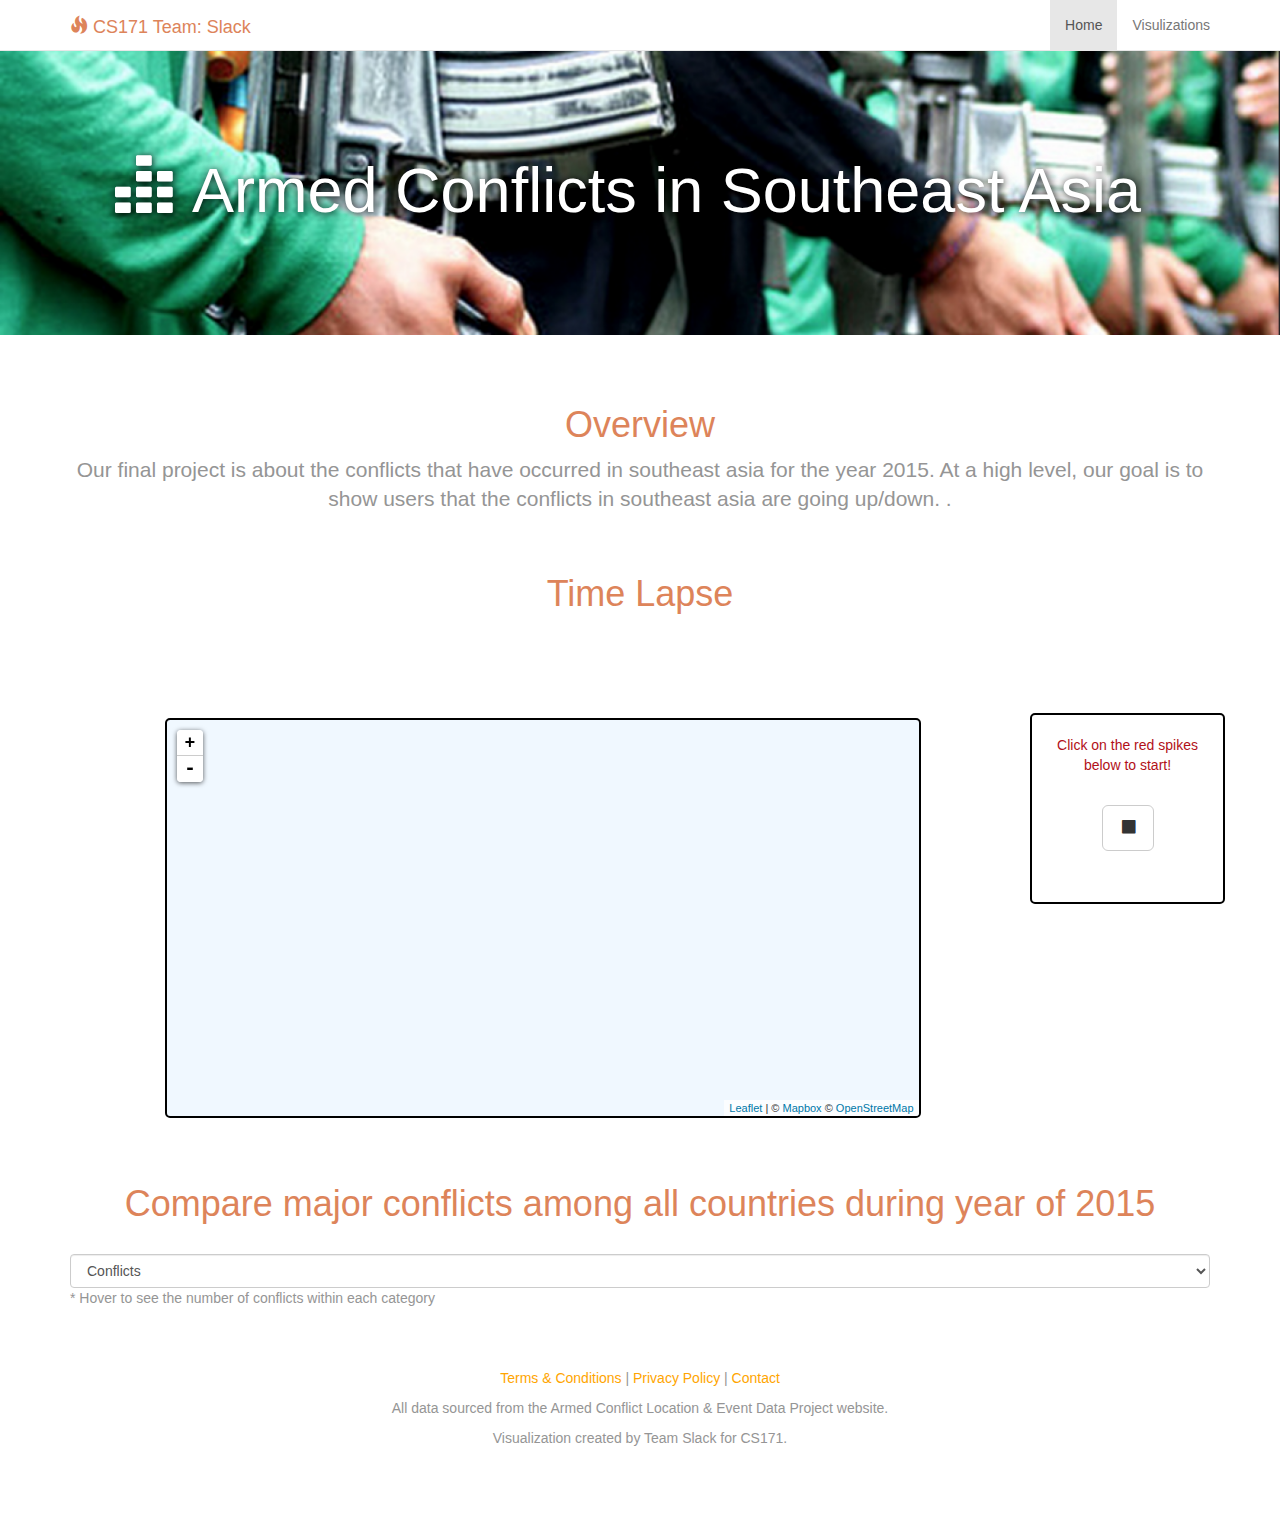
==== 171finalproject/src/index.html @ c3d193d9 "Added bar chart." ====
<!doctype html>
<html class="no-js" lang="">
    <head>
        <meta charset="utf-8">
        <meta http-equiv="x-ua-compatible" content="ie=edge">
        <title></title>
        <meta name="description" content="">
        <meta name="viewport" content="width=device-width, initial-scale=1">

        <link rel="stylesheet" href="leaflet/leaflet.css" />
        <script src="leaflet/leaflet.js"></script>

        <link rel="stylesheet" href="css/bootstrap.min.css">
        <link rel="stylesheet" href="css/jquery-ui.min.css">
        <link href="css/custom.css" rel="stylesheet">
        <link rel="stylesheet" href="css/main.css">

        <script src="js/vendor/modernizr-2.8.3.min.js"></script>

    </head>
    <body>

    <nav class="navbar navbar-default navbar-fixed-top" role="navigation">
        <div class="container">
            <!-- Logo and responsive toggle -->
            <div class="navbar-header">
                <button type="button" class="navbar-toggle" data-toggle="collapse" data-target="#navbar">
                    <span class="sr-only">Toggle navigation</span>
                    <span class="icon-bar"></span>
                    <span class="icon-bar"></span>
                    <span class="icon-bar"></span>
                </button>
                <a class="navbar-brand" href="#">
                    <span class="glyphicon glyphicon-fire"></span>
                    CS171 Team: Slack
                </a>
            </div>
            <!-- Navbar links -->
            <div class="collapse navbar-collapse" id="navbar">
                <ul class="nav navbar-nav navbar-right">
                    <li class="active">
                        <a href="index.html">Home</a>
                    </li>
                    <li>
                        <a href="visualizations.html">Visulizations</a>
                    </li>
                </ul>
            </div><!-- /.navbar-collapse -->
        </div><!-- /.container -->
    </nav>

    <!-- Feature -->
    <div class="jumbotron feature">
        <div class="container">
            <h1><span class="glyphicon glyphicon-equalizer"></span> Armed Conflicts in Southeast Asia</h1>
        </div>
    </div>

    <div class="container">
        <div class="row">
            <div class="col-xs-12">
                <h1 class="text-center">Overview</h1>
                <p class="lead text-center">Our final project is about the conflicts that have occurred in southeast asia for the year 2015.
                    At a high level, our goal is to show users that the conflicts in southeast asia are going up/down. .</p>
            </div>
        </div>
        <div class="row">
            <div class="col-lg-12">
                <h1 class="text-center">Time Lapse</h1>
            </div>
        </div>
        <div class="row" id="startHere">
            <div class="col-lg-10">
                <div id="note"></div>
            </div>
            <div class="col-lg-2">
                <!--<span class="day">Day </span>-->
                <span id="day" class="day" style="text-decoration: underline;"></span>
            </div>
        </div>
        <div class="row">
            <div class="col-lg-10"><div id="map"></div></div>
            <div class="col-lg-2 control text-center" >
                <div class="row ">
                    <div class="col-lg-12 text-center">
                        <span id="instruction">Click on the red spikes below to start!</span>

                    </div>
                </div>
                <div class="row">
                    <div class="col-lg-12">
                    <button type="button" id="clickMe" class="btn btn-default btn-lg" onclick="stop()">
                        <span class="glyphicon glyphicon-stop" aria-hidden="true"></span>
                    </button>
                        </div>
                </div>
                <div class="row">
                        <div class="col-lg-12" id="legend">
                        </div>
                </div>
            </div>
        </div>
        <div class="row">
            <div class="col-lg-8">
                <div id="timeline"></div>
            </div>
        </div>
        <div class="row">
            <div class="col-lg-12">
                <h1 class="text-center">Compare major conflicts among all countries during year of 2015</h1>
            </div>
        </div>
        <div class="row">
            <div class="col-lg-12">
                <select id="y-type" class="form-control">
                    <option value="Conflicts">Conflicts</option>
                    <option value="Fatalities">Fatalities</option>
                </select>
            </div>
            <div class="col-lg-12">
                <div id="barchart"></div>
                <p> * Hover to see the number of conflicts within each category</p>
            </div>
        </div>
    </div>


    <!-- Footer -->
    <footer>
        <!-- Copyright etc -->
        <div class="small-print">
            <div class="container">
                <p><a href="#">Terms &amp; Conditions</a> | <a href="#">Privacy Policy</a> | <a href="#">Contact</a></p>
                <p>All data sourced from the Armed Conflict Location & Event Data Project website. </p>
                <p>	Visualization created by Team Slack for CS171. </p>
            </div>
        </div>

    </footer>


    <!-- Modal -->
    <div id="myModal" class="modal fade" role="dialog">
        <div class="modal-dialog">

            <!-- Modal content-->
            <div class="modal-content">
                <div class="modal-header">
                    <button type="button" class="close" data-dismiss="modal">&times;</button>
                    <h4 class="modal-title">Welcome!</h4>
                </div>
                <div class="modal-body">
                    <p>Hope you enjoy!</p>
                </div>
                <div class="modal-footer">
                    <button type="button" id="myModalCloseButton" class="btn btn-default" data-dismiss="modal">Close</button>
                </div>
            </div>

        </div>
    </div>








        <script src="js/jquery-1.12.0.min.js"></script>
        <script src="js/plugins.js"></script>
        <script src="js/d3.min.js"></script>
        <script src="js/bootstrap.min.js"></script>
        <script src="js/jquery-ui.min.js"></script>
        <script src="js/d3.legend.js"></script>
        <script src="js/timeline.js"></script>
        <script src="js/linecharts.js"></script>
    <script src="js/d3.tip.v0.6.3.js"></script>
        <script src="js/barchart.js"></script>
        <script src="js/main.js"></script>

    </body>
</html>
---- 171finalproject/src/leaflet/leaflet.css ----
/* required styles */

.leaflet-map-pane,
.leaflet-tile,
.leaflet-marker-icon,
.leaflet-marker-shadow,
.leaflet-tile-pane,
.leaflet-tile-container,
.leaflet-overlay-pane,
.leaflet-shadow-pane,
.leaflet-marker-pane,
.leaflet-popup-pane,
.leaflet-overlay-pane svg,
.leaflet-zoom-box,
.leaflet-image-layer,
.leaflet-layer {
	position: absolute;
	left: 0;
	top: 0;
	}
.leaflet-container {
	overflow: hidden;
	-ms-touch-action: none;
	touch-action: none;
	}
.leaflet-tile,
.leaflet-marker-icon,
.leaflet-marker-shadow {
	-webkit-user-select: none;
	   -moz-user-select: none;
	        user-select: none;
	-webkit-user-drag: none;
	}
.leaflet-marker-icon,
.leaflet-marker-shadow {
	display: block;
	}
/* map is broken in FF if you have max-width: 100% on tiles */
.leaflet-container img {
	max-width: none !important;
	}
/* stupid Android 2 doesn't understand "max-width: none" properly */
.leaflet-container img.leaflet-image-layer {
	max-width: 15000px !important;
	}
.leaflet-tile {
	filter: inherit;
	visibility: hidden;
	}
.leaflet-tile-loaded {
	visibility: inherit;
	}
.leaflet-zoom-box {
	width: 0;
	height: 0;
	}
/* workaround for https://bugzilla.mozilla.org/show_bug.cgi?id=888319 */
.leaflet-overlay-pane svg {
	-moz-user-select: none;
	}

.leaflet-tile-pane    { z-index: 2; }
.leaflet-objects-pane { z-index: 3; }
.leaflet-overlay-pane { z-index: 4; }
.leaflet-shadow-pane  { z-index: 5; }
.leaflet-marker-pane  { z-index: 6; }
.leaflet-popup-pane   { z-index: 7; }

.leaflet-vml-shape {
	width: 1px;
	height: 1px;
	}
.lvml {
	behavior: url(#default#VML);
	display: inline-block;
	position: absolute;
	}


/* control positioning */

.leaflet-control {
	position: relative;
	z-index: 7;
	pointer-events: auto;
	}
.leaflet-top,
.leaflet-bottom {
	position: absolute;
	z-index: 1000;
	pointer-events: none;
	}
.leaflet-top {
	top: 0;
	}
.leaflet-right {
	right: 0;
	}
.leaflet-bottom {
	bottom: 0;
	}
.leaflet-left {
	left: 0;
	}
.leaflet-control {
	float: left;
	clear: both;
	}
.leaflet-right .leaflet-control {
	float: right;
	}
.leaflet-top .leaflet-control {
	margin-top: 10px;
	}
.leaflet-bottom .leaflet-control {
	margin-bottom: 10px;
	}
.leaflet-left .leaflet-control {
	margin-left: 10px;
	}
.leaflet-right .leaflet-control {
	margin-right: 10px;
	}


/* zoom and fade animations */

.leaflet-fade-anim .leaflet-tile,
.leaflet-fade-anim .leaflet-popup {
	opacity: 0;
	-webkit-transition: opacity 0.2s linear;
	   -moz-transition: opacity 0.2s linear;
	     -o-transition: opacity 0.2s linear;
	        transition: opacity 0.2s linear;
	}
.leaflet-fade-anim .leaflet-tile-loaded,
.leaflet-fade-anim .leaflet-map-pane .leaflet-popup {
	opacity: 1;
	}

.leaflet-zoom-anim .leaflet-zoom-animated {
	-webkit-transition: -webkit-transform 0.25s cubic-bezier(0,0,0.25,1);
	   -moz-transition:    -moz-transform 0.25s cubic-bezier(0,0,0.25,1);
	     -o-transition:      -o-transform 0.25s cubic-bezier(0,0,0.25,1);
	        transition:         transform 0.25s cubic-bezier(0,0,0.25,1);
	}
.leaflet-zoom-anim .leaflet-tile,
.leaflet-pan-anim .leaflet-tile,
.leaflet-touching .leaflet-zoom-animated {
	-webkit-transition: none;
	   -moz-transition: none;
	     -o-transition: none;
	        transition: none;
	}

.leaflet-zoom-anim .leaflet-zoom-hide {
	visibility: hidden;
	}


/* cursors */

.leaflet-clickable {
	cursor: pointer;
	}
.leaflet-container {
	cursor: -webkit-grab;
	cursor:    -moz-grab;
	}
.leaflet-popup-pane,
.leaflet-control {
	cursor: auto;
	}
.leaflet-dragging .leaflet-container,
.leaflet-dragging .leaflet-clickable {
	cursor: move;
	cursor: -webkit-grabbing;
	cursor:    -moz-grabbing;
	}


/* visual tweaks */

.leaflet-container {
	background: #ddd;
	outline: 0;
	}
.leaflet-container a {
	color: #0078A8;
	}
.leaflet-container a.leaflet-active {
	outline: 2px solid orange;
	}
.leaflet-zoom-box {
	border: 2px dotted #38f;
	background: rgba(255,255,255,0.5);
	}


/* general typography */
.leaflet-container {
	font: 12px/1.5 "Helvetica Neue", Arial, Helvetica, sans-serif;
	}


/* general toolbar styles */

.leaflet-bar {
	box-shadow: 0 1px 5px rgba(0,0,0,0.65);
	border-radius: 4px;
	}
.leaflet-bar a,
.leaflet-bar a:hover {
	background-color: #fff;
	border-bottom: 1px solid #ccc;
	width: 26px;
	height: 26px;
	line-height: 26px;
	display: block;
	text-align: center;
	text-decoration: none;
	color: black;
	}
.leaflet-bar a,
.leaflet-control-layers-toggle {
	background-position: 50% 50%;
	background-repeat: no-repeat;
	display: block;
	}
.leaflet-bar a:hover {
	background-color: #f4f4f4;
	}
.leaflet-bar a:first-child {
	border-top-left-radius: 4px;
	border-top-right-radius: 4px;
	}
.leaflet-bar a:last-child {
	border-bottom-left-radius: 4px;
	border-bottom-right-radius: 4px;
	border-bottom: none;
	}
.leaflet-bar a.leaflet-disabled {
	cursor: default;
	background-color: #f4f4f4;
	color: #bbb;
	}

.leaflet-touch .leaflet-bar a {
	width: 30px;
	height: 30px;
	line-height: 30px;
	}


/* zoom control */

.leaflet-control-zoom-in,
.leaflet-control-zoom-out {
	font: bold 18px 'Lucida Console', Monaco, monospace;
	text-indent: 1px;
	}
.leaflet-control-zoom-out {
	font-size: 20px;
	}

.leaflet-touch .leaflet-control-zoom-in {
	font-size: 22px;
	}
.leaflet-touch .leaflet-control-zoom-out {
	font-size: 24px;
	}


/* layers control */

.leaflet-control-layers {
	box-shadow: 0 1px 5px rgba(0,0,0,0.4);
	background: #fff;
	border-radius: 5px;
	}
.leaflet-control-layers-toggle {
	background-image: url(images/layers.png);
	width: 36px;
	height: 36px;
	}
.leaflet-retina .leaflet-control-layers-toggle {
	background-image: url(images/layers-2x.png);
	background-size: 26px 26px;
	}
.leaflet-touch .leaflet-control-layers-toggle {
	width: 44px;
	height: 44px;
	}
.leaflet-control-layers .leaflet-control-layers-list,
.leaflet-control-layers-expanded .leaflet-control-layers-toggle {
	display: none;
	}
.leaflet-control-layers-expanded .leaflet-control-layers-list {
	display: block;
	position: relative;
	}
.leaflet-control-layers-expanded {
	padding: 6px 10px 6px 6px;
	color: #333;
	background: #fff;
	}
.leaflet-control-layers-selector {
	margin-top: 2px;
	position: relative;
	top: 1px;
	}
.leaflet-control-layers label {
	display: block;
	}
.leaflet-control-layers-separator {
	height: 0;
	border-top: 1px solid #ddd;
	margin: 5px -10px 5px -6px;
	}


/* attribution and scale controls */

.leaflet-container .leaflet-control-attribution {
	background: #fff;
	background: rgba(255, 255, 255, 0.7);
	margin: 0;
	}
.leaflet-control-attribution,
.leaflet-control-scale-line {
	padding: 0 5px;
	color: #333;
	}
.leaflet-control-attribution a {
	text-decoration: none;
	}
.leaflet-control-attribution a:hover {
	text-decoration: underline;
	}
.leaflet-container .leaflet-control-attribution,
.leaflet-container .leaflet-control-scale {
	font-size: 11px;
	}
.leaflet-left .leaflet-control-scale {
	margin-left: 5px;
	}
.leaflet-bottom .leaflet-control-scale {
	margin-bottom: 5px;
	}
.leaflet-control-scale-line {
	border: 2px solid #777;
	border-top: none;
	line-height: 1.1;
	padding: 2px 5px 1px;
	font-size: 11px;
	white-space: nowrap;
	overflow: hidden;
	-moz-box-sizing: content-box;
	     box-sizing: content-box;

	background: #fff;
	background: rgba(255, 255, 255, 0.5);
	}
.leaflet-control-scale-line:not(:first-child) {
	border-top: 2px solid #777;
	border-bottom: none;
	margin-top: -2px;
	}
.leaflet-control-scale-line:not(:first-child):not(:last-child) {
	border-bottom: 2px solid #777;
	}

.leaflet-touch .leaflet-control-attribution,
.leaflet-touch .leaflet-control-layers,
.leaflet-touch .leaflet-bar {
	box-shadow: none;
	}
.leaflet-touch .leaflet-control-layers,
.leaflet-touch .leaflet-bar {
	border: 2px solid rgba(0,0,0,0.2);
	background-clip: padding-box;
	}


/* popup */

.leaflet-popup {
	position: absolute;
	text-align: center;
	}
.leaflet-popup-content-wrapper {
	padding: 1px;
	text-align: left;
	border-radius: 12px;
	}
.leaflet-popup-content {
	margin: 13px 19px;
	line-height: 1.4;
	}
.leaflet-popup-content p {
	margin: 18px 0;
	}
.leaflet-popup-tip-container {
	margin: 0 auto;
	width: 40px;
	height: 20px;
	position: relative;
	overflow: hidden;
	}
.leaflet-popup-tip {
	width: 17px;
	height: 17px;
	padding: 1px;

	margin: -10px auto 0;

	-webkit-transform: rotate(45deg);
	   -moz-transform: rotate(45deg);
	    -ms-transform: rotate(45deg);
	     -o-transform: rotate(45deg);
	        transform: rotate(45deg);
	}
.leaflet-popup-content-wrapper,
.leaflet-popup-tip {
	background: white;

	box-shadow: 0 3px 14px rgba(0,0,0,0.4);
	}
.leaflet-container a.leaflet-popup-close-button {
	position: absolute;
	top: 0;
	right: 0;
	padding: 4px 4px 0 0;
	text-align: center;
	width: 18px;
	height: 14px;
	font: 16px/14px Tahoma, Verdana, sans-serif;
	color: #c3c3c3;
	text-decoration: none;
	font-weight: bold;
	background: transparent;
	}
.leaflet-container a.leaflet-popup-close-button:hover {
	color: #999;
	}
.leaflet-popup-scrolled {
	overflow: auto;
	border-bottom: 1px solid #ddd;
	border-top: 1px solid #ddd;
	}

.leaflet-oldie .leaflet-popup-content-wrapper {
	zoom: 1;
	}
.leaflet-oldie .leaflet-popup-tip {
	width: 24px;
	margin: 0 auto;

	-ms-filter: "progid:DXImageTransform.Microsoft.Matrix(M11=0.70710678, M12=0.70710678, M21=-0.70710678, M22=0.70710678)";
	filter: progid:DXImageTransform.Microsoft.Matrix(M11=0.70710678, M12=0.70710678, M21=-0.70710678, M22=0.70710678);
	}
.leaflet-oldie .leaflet-popup-tip-container {
	margin-top: -1px;
	}

.leaflet-oldie .leaflet-control-zoom,
.leaflet-oldie .leaflet-control-layers,
.leaflet-oldie .leaflet-popup-content-wrapper,
.leaflet-oldie .leaflet-popup-tip {
	border: 1px solid #999;
	}


/* div icon */

.leaflet-div-icon {
	background: #fff;
	border: 1px solid #666;
	}
---- 171finalproject/src/css/custom.css ----
body {
	padding-top: 50px;    /* Padding for .navbar-fixed-top. Change value if navbar height changes. Remove if using .navbar-static-top. */
	color: #959595;
	}
	
h1, 
h2, 
h3, 
h4, 
h5, 
h6 {
	color: #dd845a;
	}
	
.feature {
	background: url('../images/background.png');
	background-position: top right;
	background-size: cover;
	background-color: #dd845a;
	color: white;
	text-shadow: 1px 1px 8px black;
	padding: 80px 100px 100px 100px;
	}

.feature .btn {
	text-shadow: none;
	}
	
.promo, .footer-map {
	border-width: 1px;
	border-color: black;
	border-top-style: solid;
	border-bottom-style: solid;
	margin-top: 20px;
	margin-bottom: 20px;
	}

.promo,
.promo h3,
.promo a:link,
.promo a:visited,
.promo a:hover,
.promo a:active {
    color: white;
	text-shadow: 1px 1px 8px black;
    text-decoration: none;
}

.promo-item {
    height: 200px;
    line-height: 180px;
    text-align: center;
}

.promo-item:hover {
    background-size: 110%; 
    border: 5px solid black;
    line-height: 170px;
}

.promo-item h3 {
    font-size: 40px;
    display: inline-block;
    vertical-align: middle;
}

.item-1 {
	background: url('../images/mung_beans.jpg');
	}
	
.item-2 {
	background: url('../images/coffee_beans_1.jpg');
	}
	
.item-3 {
	background: url('../images/grapes.jpg');
	}
		
.item-1,
.item-2,
.item-3 {
	background-size: cover;
	background-position: 50% 50%;
	}

.featured-product > img,
.featured-product > a > img {
	height: 150px;
}

.featured-product h3 {
	color: #dd845a;
	font-size: 18px;
	}

.featured-product .price {
	color: #dd845a;
	font-size: 18px;
	}
	
.featured-product .price s {
	color: #999;
	font-size: 18px;
	}
	
.footer-map {
	height: 300px;
	width: 100%;
	background: url('../images/map.jpg');
	background-size: cover;
	border-color: #ccc;
	}
.footer-info {
    padding: 20px 0;
    background: #f7f7f7;
}

.footer-info,
.footer-info a:link,
.footer-info a:hover,
.footer-info a:focus,
.footer-info a:visited {
    color: #959595;
	}

.footer-info h3 {
	color: black;
	font-size: 18px;
	}
    
.footer-info-item {
    padding: 0px 20px;
    }
    
footer .small-print {
	background-color: #fff;
	padding: 30px 0;
	text-align: center;
}


/*
*************************** 
Override Bootstrap Classes 
***************************
*/

/* Links */
a {
  color: orange;
  text-decoration: none;
}
a:hover,
a:focus {
  color: darkorange;
  text-decoration: underline;
}

/* Navbar */
.navbar-default {
  background-color: #fff;
}
.navbar-default .navbar-brand {
  color: #dd845a;
}
.navbar-default .navbar-brand:hover,
.navbar-default .navbar-brand:focus {
  color: sienna;
  background-color: transparent;
}

/* Primary Buttons */
.btn-primary {
  color: #fff;
  background-color: orange;
  border-color: orange;
}
.btn-primary:focus,
.btn-primary.focus {
  color: #fff;
  background-color: darkorange;
  border-color: darkorange;
}
.btn-primary:hover {
  color: #fff;
  background-color: darkorange;
  border-color: darkorange;
}
.btn-primary:active,
.btn-primary.active,
.open > .dropdown-toggle.btn-primary {
  color: #fff;
  background-color: darkorange;
  border-color: darkorange;
}
.btn-primary:active:hover,
.btn-primary.active:hover,
.open > .dropdown-toggle.btn-primary:hover,
.btn-primary:active:focus,
.btn-primary.active:focus,
.open > .dropdown-toggle.btn-primary:focus,
.btn-primary:active.focus,
.btn-primary.active.focus,
.open > .dropdown-toggle.btn-primary.focus {
  color: #fff;
  background-color: darkorange;
  border-color: darkorange;
}

.btn-primary.disabled,
.btn-primary[disabled],
fieldset[disabled] .btn-primary,
.btn-primary.disabled:hover,
.btn-primary[disabled]:hover,
fieldset[disabled] .btn-primary:hover,
.btn-primary.disabled:focus,
.btn-primary[disabled]:focus,
fieldset[disabled] .btn-primary:focus,
.btn-primary.disabled.focus,
.btn-primary[disabled].focus,
fieldset[disabled] .btn-primary.focus,
.btn-primary.disabled:active,
.btn-primary[disabled]:active,
fieldset[disabled] .btn-primary:active,
.btn-primary.disabled.active,
.btn-primary[disabled].active,
fieldset[disabled] .btn-primary.active {
  background-color: sandybrown;
  border-color: sandybrown;
}
---- 171finalproject/src/css/main.css ----
/*
 * What follows is the result of much research on cross-browser styling.
 * Credit left inline and big thanks to Nicolas Gallagher, Jonathan Neal,
 * Kroc Camen, and the H5BP dev community and team.
 */

/* ==========================================================================
   Base styles: opinionated defaults
   ========================================================================== */

html {
    color: #222;
    font-size: 1em;
    line-height: 1.4;
}

/*
 * Remove text-shadow in selection highlight:
 * https://twitter.com/miketaylr/status/12228805301
 *
 * These selection rule sets have to be separate.
 * Customize the background color to match your design.
 */

::selection {
    background: #b3d4fc;
    text-shadow: none;
}

/*
 * A better looking default horizontal rule
 */

hr {
    display: block;
    height: 1px;
    border: 0;
    border-top: 1px solid #ccc;
    margin: 1em 0;
    padding: 0;
}

/*
 * Remove the gap between audio, canvas, iframes,
 * images, videos and the bottom of their containers:
 * https://github.com/h5bp/html5-boilerplate/issues/440
 */

audio,
canvas,
iframe,
img,
svg,
video {
    vertical-align: middle;
}

/*
 * Remove default fieldset styles.
 */

fieldset {
    border: 0;
    margin: 0;
    padding: 0;
}

/*
 * Allow only vertical resizing of textareas.
 */

textarea {
    resize: vertical;
}

/* ==========================================================================
   Browser Upgrade Prompt
   ========================================================================== */

.browserupgrade {
    margin: 0.2em 0;
    background: #ccc;
    color: #000;
    padding: 0.2em 0;
}

/* ==========================================================================
   Author's custom styles
   ========================================================================== */



#time {
    margin:10px 10%;
    /*border:2px solid #000;*/
    border-radius: 5px;
    height:30px;
    /*background: #F0F8FF;*/
}

#clickMe {
    margin:10px 10%;
}

#map {
    margin:5px 10%;
    border:2px solid #000;
    border-radius: 5px;
    height:400px;
    overflow:hidden;
    background: #F0F8FF;
}

#timeline{
    margin-top: -160px;
}

.control {
    border: 2px solid #000;
    border-radius: 5px;
    /*padding: 0px 0px -10px 0px;*/
}

#note{
    width:800px;
    height:40px;
    display:none;
    margin-left: 40px;
    margin-bottom: 20px;
    padding-left: 70px;
    text-align: center;
    font-size: 20px;
    color: black;
    font-family: "Courier New";
}

.day {
    color: black;
    font-size: 30px;
    left: 0;
    font-family: "Courier New";
}
.row {
    margin-top: 20px;
    margin-bottom: 20px;
}
#notes {
    width: 800px;
    height: 200px;
}

#instruction{
    color: #B21018;
    /*background-color: cornsilk;*/
}

#slider label {
    position: absolute;
    width: 20px;
    margin-left: -10px;
    margin-right: 5px;
    text-align: center;
    margin-top: 20px;
}

/* below is not necessary, just for style */
#slider {
    width: 50%;
    margin: 2em auto;
}

.active {
    background:#ccc url(http://cdn2.iconfinder.com/data/icons/splashyIcons/arrow_state_blue_collapsed.png) center bottom no-repeat;
}

div.tooltip {
    position: absolute;
    text-align: center;
    width: 60px;
    height: 28px;
    padding: 2px;
    font: 12px sans-serif;
    background: lightsteelblue;
    border: 0px;
    border-radius: 8px;
    pointer-events: none;
}

.legend {
    line-height: 18px;
    color: #555;
    background-color: aliceblue;
    font-family: "Courier New";
}
.legend i {
    width: 18px;
    height: 18px;
    float: left;
    margin-right: 8px;
    opacity: 0.4;
}
.squared {
    padding-left: 3px;
    padding-right: 10px;
}

.hoverStartLegend{
    padding: 4px 15px 4px 8px;
    background-color: black;
}
.selectedLegend{
    padding: 4px 15px 4px 8px;
    /*background-color: black;*/
}
.legendButton{
    font-size: 14px;
}

#legend {
    text-align: left;
}

.brush .extent {
    stroke: #fff;
    fill-opacity: .125;
    shape-rendering: crispEdges;
}
.axis path,
.axis line {
    fill: none;
    stroke: #000;
    shape-rendering: crispEdges;
}


/* ==========================================================================
   Helper classes
   ========================================================================== */

/*
 * Hide visually and from screen readers
 */



.hidden {
    display: none !important;
}

/*
 * Hide only visually, but have it available for screen readers:
 * http://snook.ca/archives/html_and_css/hiding-content-for-accessibility
 */

.visuallyhidden {
    border: 0;
    clip: rect(0 0 0 0);
    height: 1px;
    margin: -1px;
    overflow: hidden;
    padding: 0;
    position: absolute;
    width: 1px;
}

/*
 * Extends the .visuallyhidden class to allow the element
 * to be focusable when navigated to via the keyboard:
 * https://www.drupal.org/node/897638
 */

.visuallyhidden.focusable:active,
.visuallyhidden.focusable:focus {
    clip: auto;
    height: auto;
    margin: 0;
    overflow: visible;
    position: static;
    width: auto;
}

/*
 * Hide visually and from screen readers, but maintain layout
 */

.invisible {
    visibility: hidden;
}

/*
 * Clearfix: contain floats
 *
 * For modern browsers
 * 1. The space content is one way to avoid an Opera bug when the
 *    `contenteditable` attribute is included anywhere else in the document.
 *    Otherwise it causes space to appear at the top and bottom of elements
 *    that receive the `clearfix` class.
 * 2. The use of `table` rather than `block` is only necessary if using
 *    `:before` to contain the top-margins of child elements.
 */

.clearfix:before,
.clearfix:after {
    content: " "; /* 1 */
    display: table; /* 2 */
}

.clearfix:after {
    clear: both;
}

/* ==========================================================================
   EXAMPLE Media Queries for Responsive Design.
   These examples override the primary ('mobile first') styles.
   Modify as content requires.
   ========================================================================== */

@media only screen and (min-width: 35em) {
    /* Style adjustments for viewports that meet the condition */
}

@media print,
       (min-resolution: 1.25dppx),
       (min-resolution: 120dpi) {
    /* Style adjustments for high resolution devices */
}

/* ==========================================================================
   Print styles.
   Inlined to avoid the additional HTTP request:
   http://www.phpied.com/delay-loading-your-print-css/
   ========================================================================== */

@media print {
    *,
    *:before,
    *:after,
    *:first-letter,
    *:first-line {
        background: transparent !important;
        color: #000 !important; /* Black prints faster:
                                   http://www.sanbeiji.com/archives/953 */
        box-shadow: none !important;
        text-shadow: none !important;
    }

    a,
    a:visited {
        text-decoration: underline;
    }

    a[href]:after {
        content: " (" attr(href) ")";
    }

    abbr[title]:after {
        content: " (" attr(title) ")";
    }

    /*
     * Don't show links that are fragment identifiers,
     * or use the `javascript:` pseudo protocol
     */

    a[href^="#"]:after,
    a[href^="javascript:"]:after {
        content: "";
    }

    pre,
    blockquote {
        border: 1px solid #999;
        page-break-inside: avoid;
    }

    /*
     * Printing Tables:
     * http://css-discuss.incutio.com/wiki/Printing_Tables
     */

    thead {
        display: table-header-group;
    }

    tr,
    img {
        page-break-inside: avoid;
    }

    img {
        max-width: 100% !important;
    }

    p,
    h2,
    h3 {
        orphans: 3;
        widows: 3;
    }

    h2,
    h3 {
        page-break-after: avoid;
    }
}
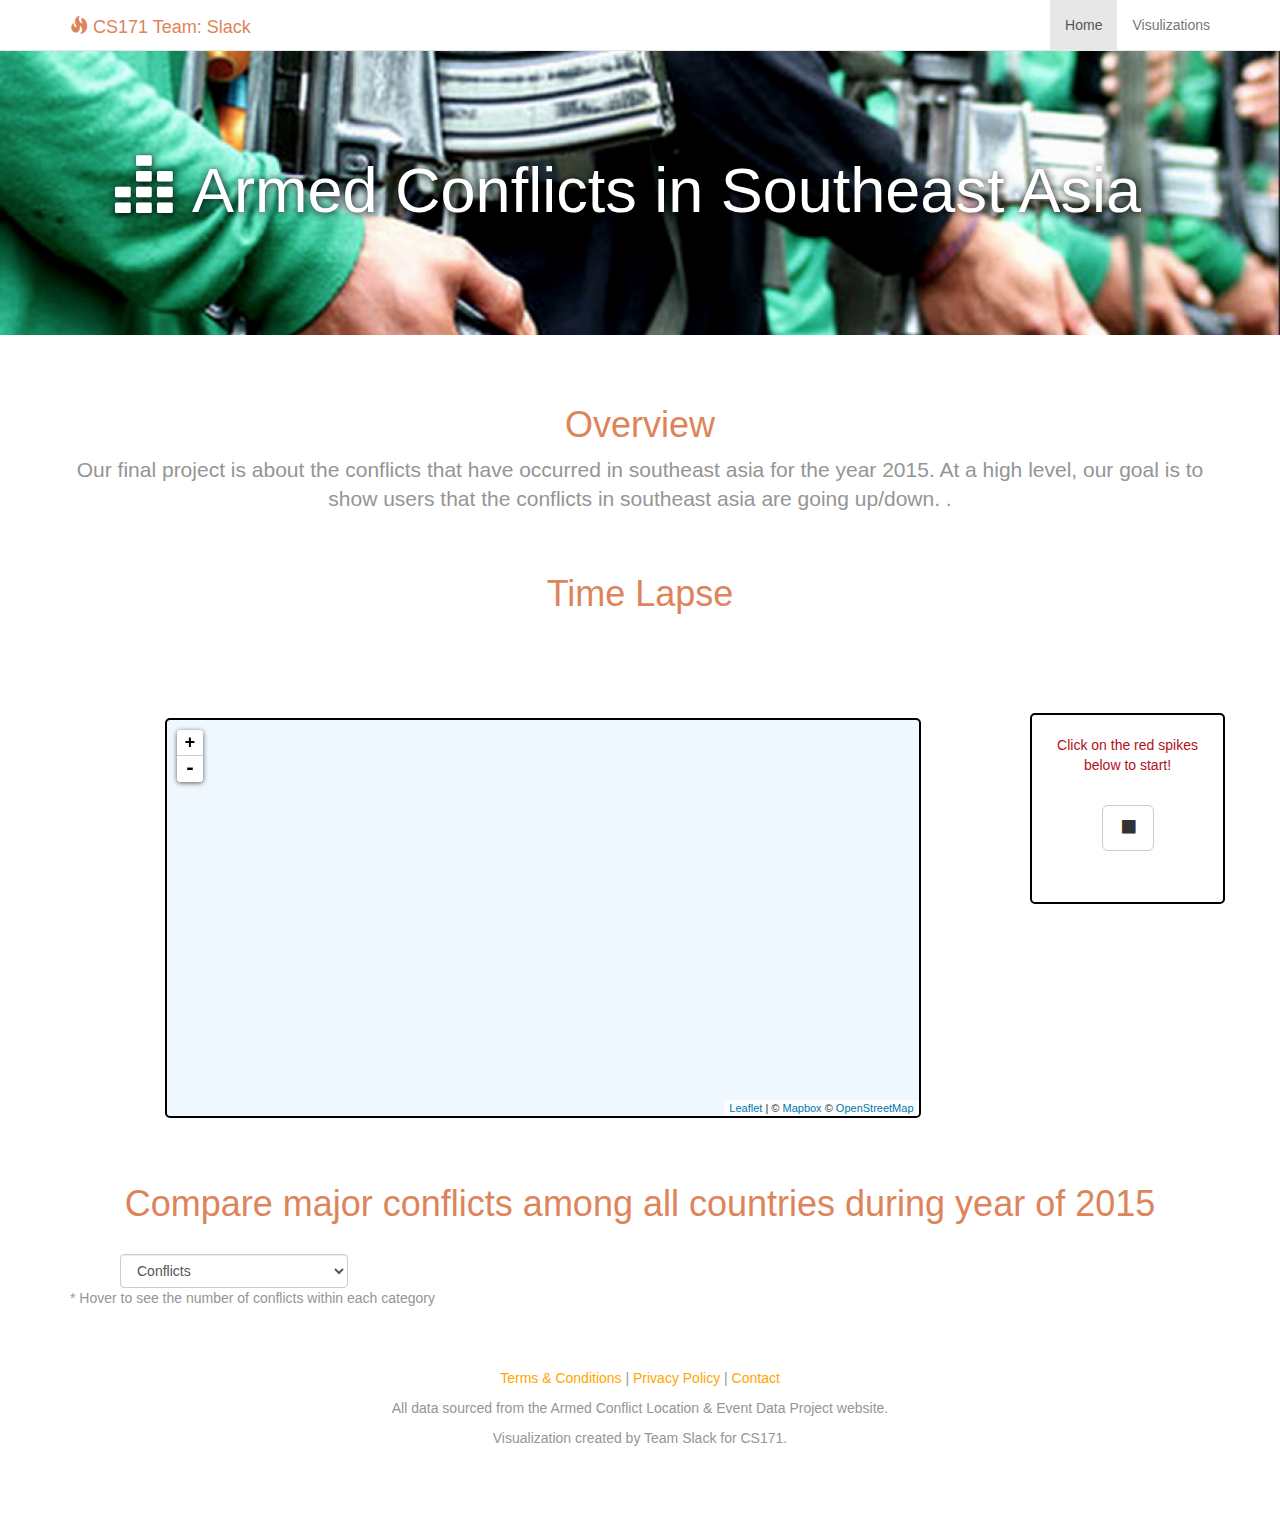
==== commit 5a4d2dd1: "Changed style" ====
--- a/171finalproject/src/index.html
+++ b/171finalproject/src/index.html
@@ -112,8 +112,8 @@
             </div>
         </div>
         <div class="row">
-            <div class="col-lg-12">
-                <select id="y-type" class="form-control">
+            <div class="col-lg-12" style="left: 50px;">
+                <select id="y-type" class="form-control" style="width: 20%;">
                     <option value="Conflicts">Conflicts</option>
                     <option value="Fatalities">Fatalities</option>
                 </select>
--- a/171finalproject/src/css/main.css
+++ b/171finalproject/src/css/main.css
@@ -186,11 +186,41 @@
     pointer-events: none;
 }
 
+/* bar chart */
+.bar {
+    fill: #8E7060;
+}
+
+.axis {
+    font: 10px sans-serif;
+    fill: #333;
+}
+
+.axis-title {
+    fill: #9C8B83;
+    font-size: 11px;
+}
+
+.axis path,
+.axis line {
+    fill: none;
+    stroke: #333;
+    shape-rendering: crispEdges;
+}
+
+.x-axis {
+    font-size: 12px;
+}
+
+.x-axis path {
+    display: none;
+}
+
 .legend {
     line-height: 18px;
     color: #555;
     background-color: aliceblue;
-    font-family: "Courier New";
+    /*font-family: "Courier New";*/
 }
 .legend i {
     width: 18px;
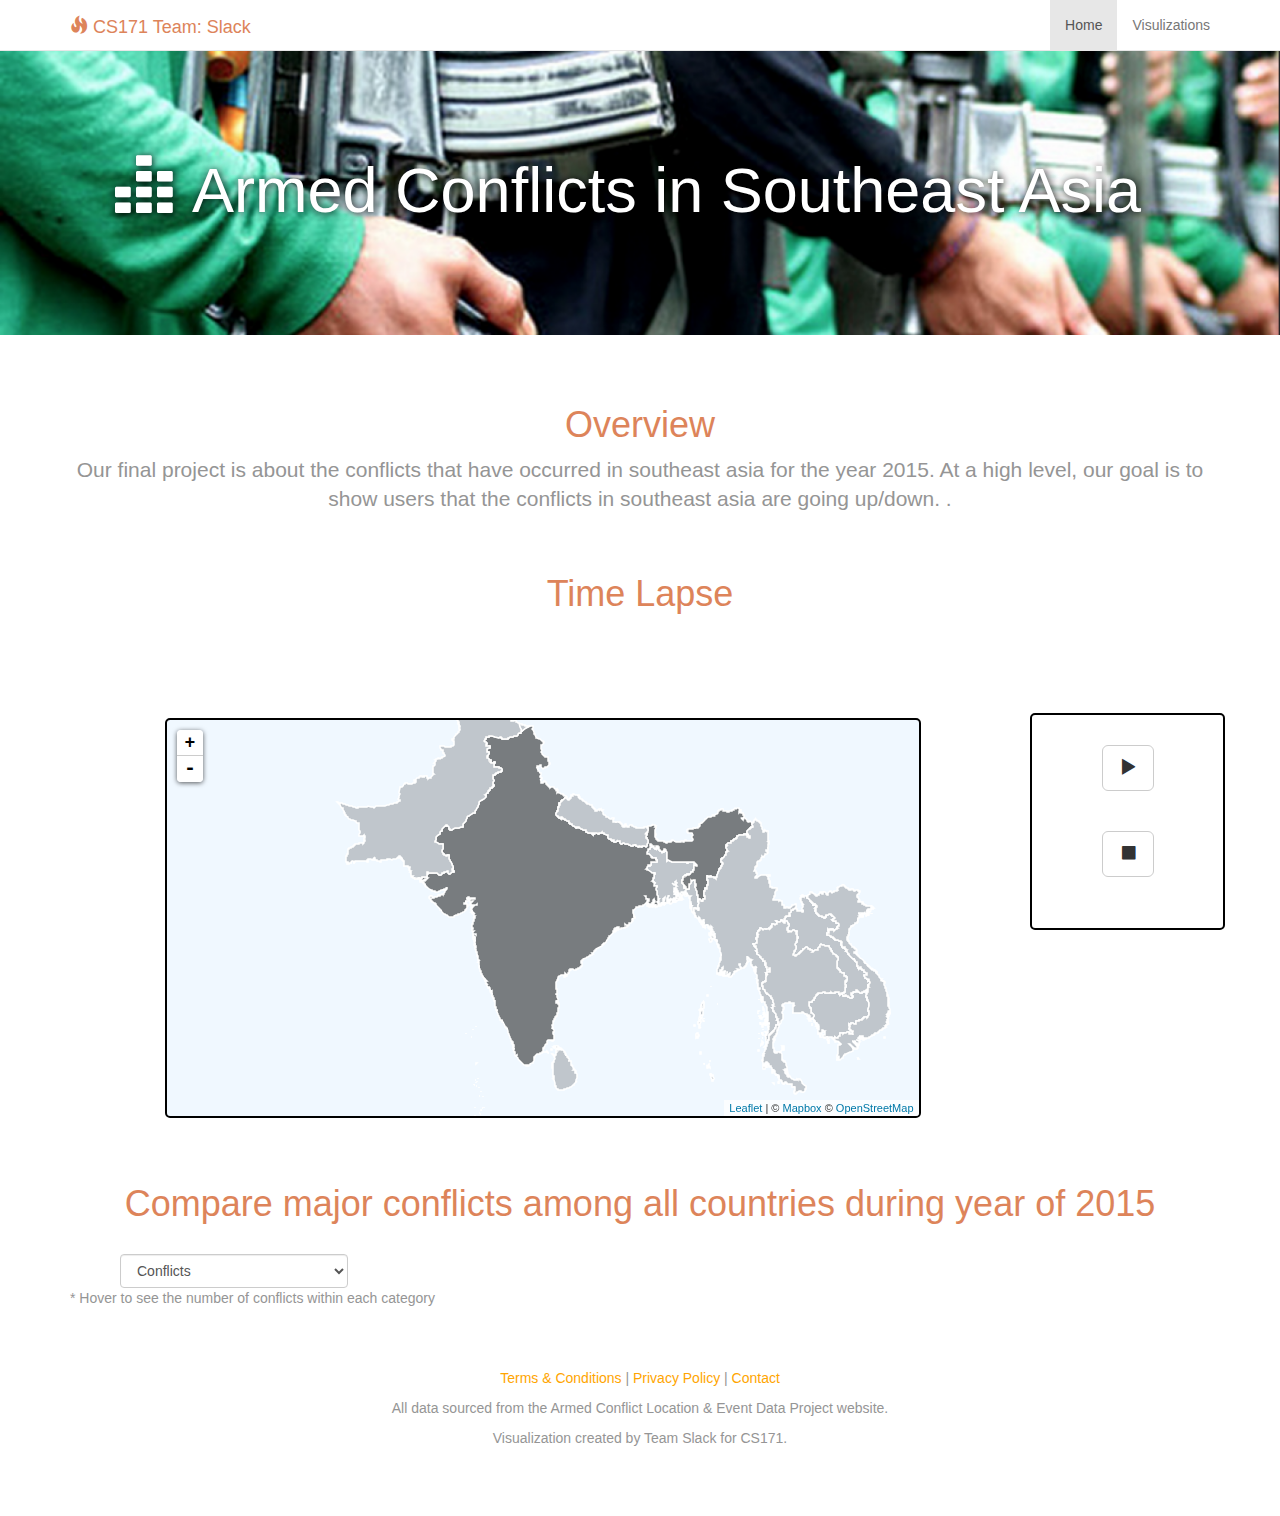
==== commit 46d2c949: "Can now filter by clicking on countries" ====
--- a/171finalproject/src/index.html
+++ b/171finalproject/src/index.html
@@ -84,8 +84,9 @@
             <div class="col-lg-2 control text-center" >
                 <div class="row ">
                     <div class="col-lg-12 text-center">
-                        <span id="instruction">Click on the red spikes below to start!</span>
-
+                        <button type="button" id="clickMe" class="btn btn-default btn-lg" onclick="play()">
+                            <span class="glyphicon glyphicon-play" aria-hidden="true"></span>
+                        </button>
                     </div>
                 </div>
                 <div class="row">
--- a/171finalproject/src/css/main.css
+++ b/171finalproject/src/css/main.css
@@ -262,6 +262,57 @@
     shape-rendering: crispEdges;
 }
 
+.tooltip-title {
+    display: block;
+    margin-bottom: 5px;
+    font-weight: 600;
+}
+.country_path.country_clicked {
+    fill: #000;
+    fill-opacity: .5;
+}
+.country_path {
+    fill: #000;
+    fill-opacity: .2;
+    stroke: #fff;
+    stroke-width: 1.5px;
+}
+
+.country_path:hover {
+    fill: #000;
+    fill-opacity: .5;
+    /*fill: brown;*/
+    /*fill-opacity: .3;*/
+}
+
+.d3-tip {
+    line-height: 1;
+    padding: 12px;
+    background: rgba(0, 0, 0, 0.8);
+    color: #fff;
+    border-radius: 2px;
+}
+
+/* Creates a small triangle extender for the tooltip */
+.d3-tip:after {
+    box-sizing: border-box;
+    display: inline;
+    font-size: 10px;
+    width: 100%;
+    line-height: 1;
+    color: rgba(0, 0, 0, 0.8);
+    content: "\25BC";
+    position: absolute;
+    text-align: center;
+}
+
+/* Style northward tooltips differently */
+.d3-tip.n:after {
+    margin: -1px 0 0 0;
+    top: 100%;
+    left: 0;
+}
+
 
 /* ==========================================================================
    Helper classes
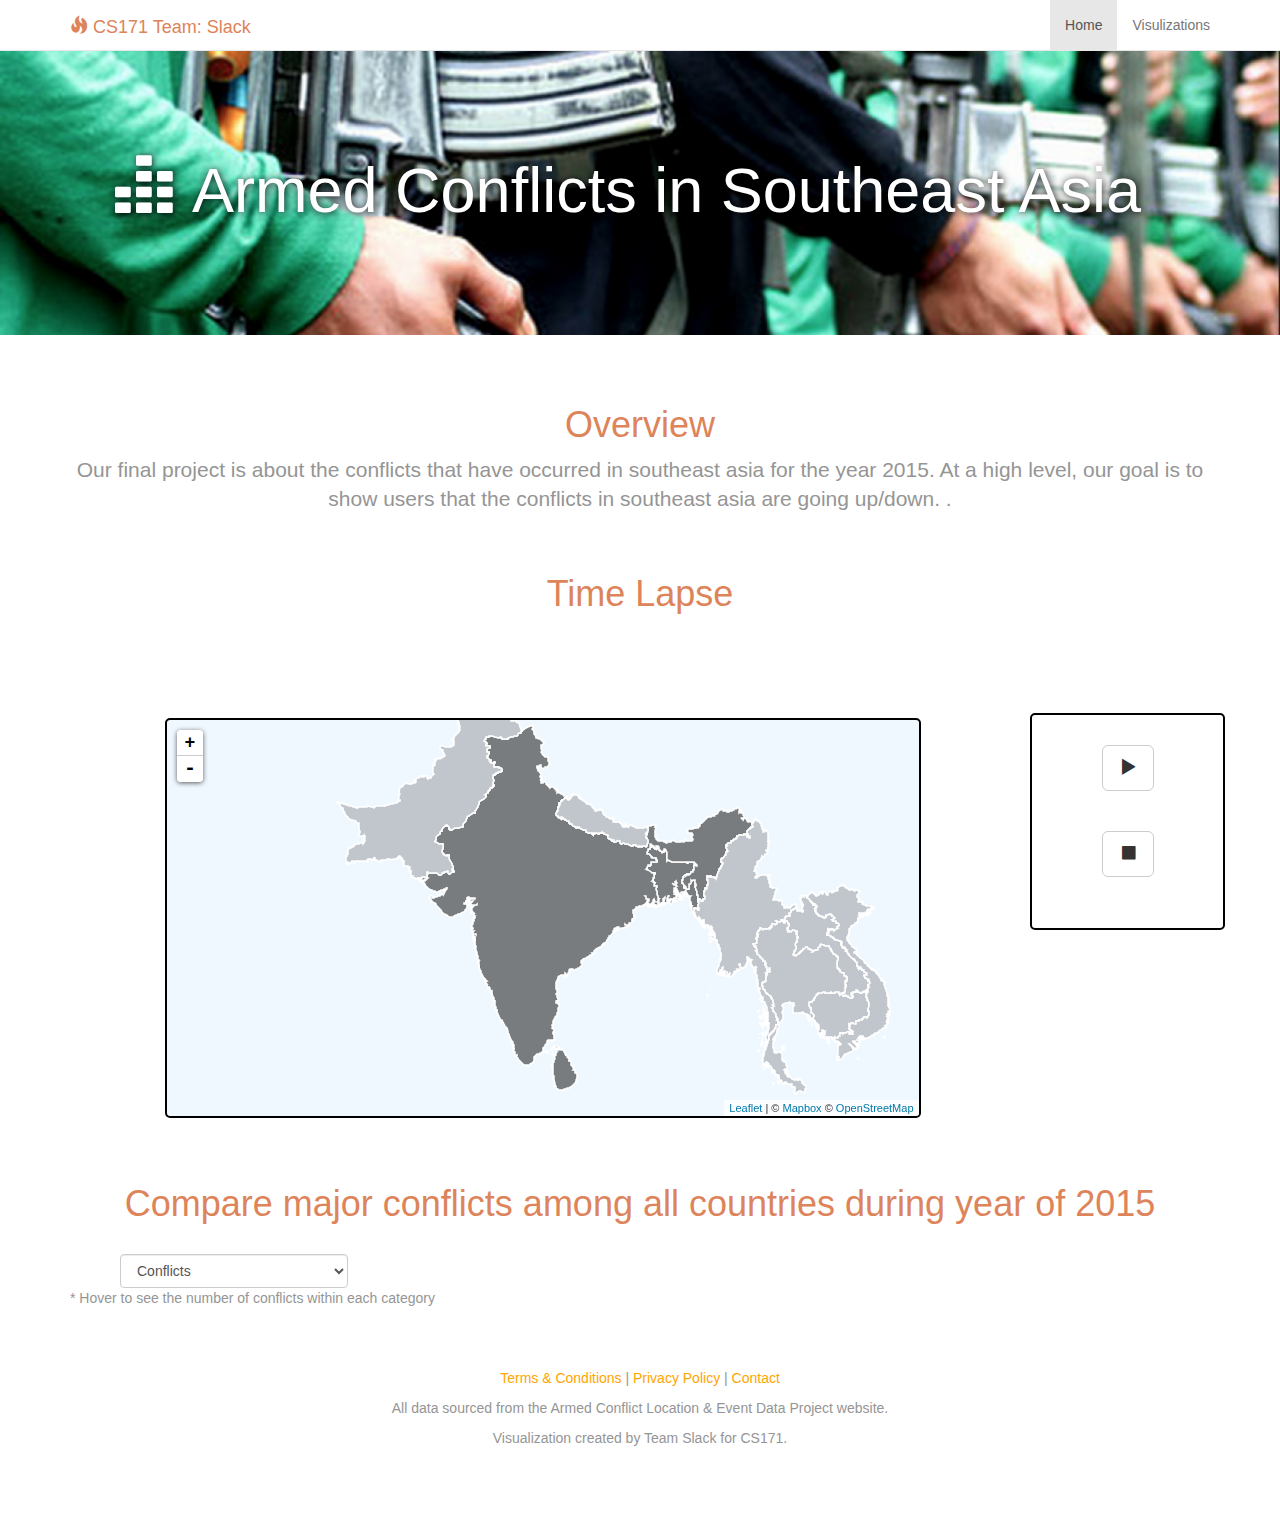
==== commit 3ff42577: "added tommy visualization" ====
--- a/171finalproject/src/index.html
+++ b/171finalproject/src/index.html
@@ -179,6 +179,8 @@
         <script src="js/linecharts.js"></script>
     <script src="js/d3.tip.v0.6.3.js"></script>
         <script src="js/barchart.js"></script>
+    <script src="js/queue.min.js"></script>
+    <script src="js/topojson.js"></script>
         <script src="js/main.js"></script>
 
     </body>
--- a/171finalproject/src/css/main.css
+++ b/171finalproject/src/css/main.css
@@ -279,8 +279,10 @@
 }
 
 .country_path:hover {
-    fill: #000;
-    fill-opacity: .5;
+    /*fill: #000;*/
+    /*fill-opacity: .3;*/
+    stroke: #fff;
+    stroke-width: 3px;
     /*fill: brown;*/
     /*fill-opacity: .3;*/
 }
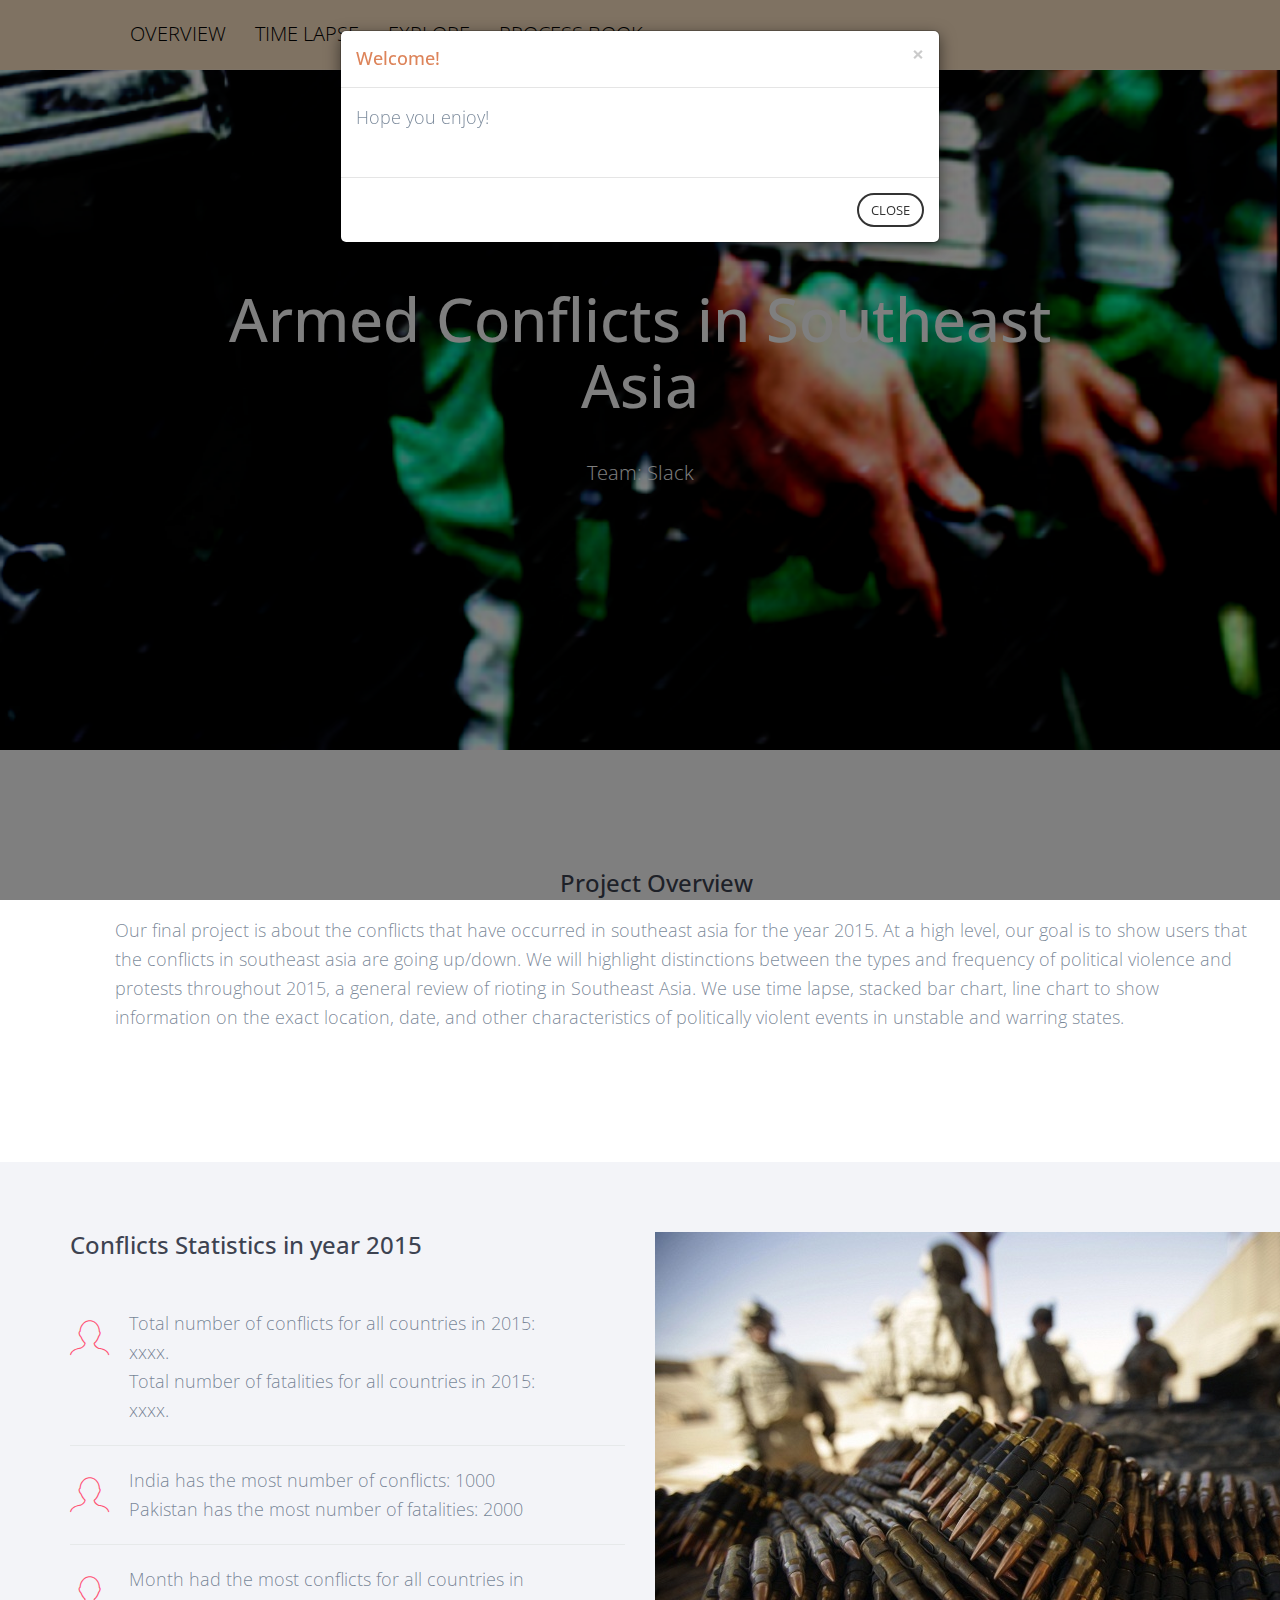
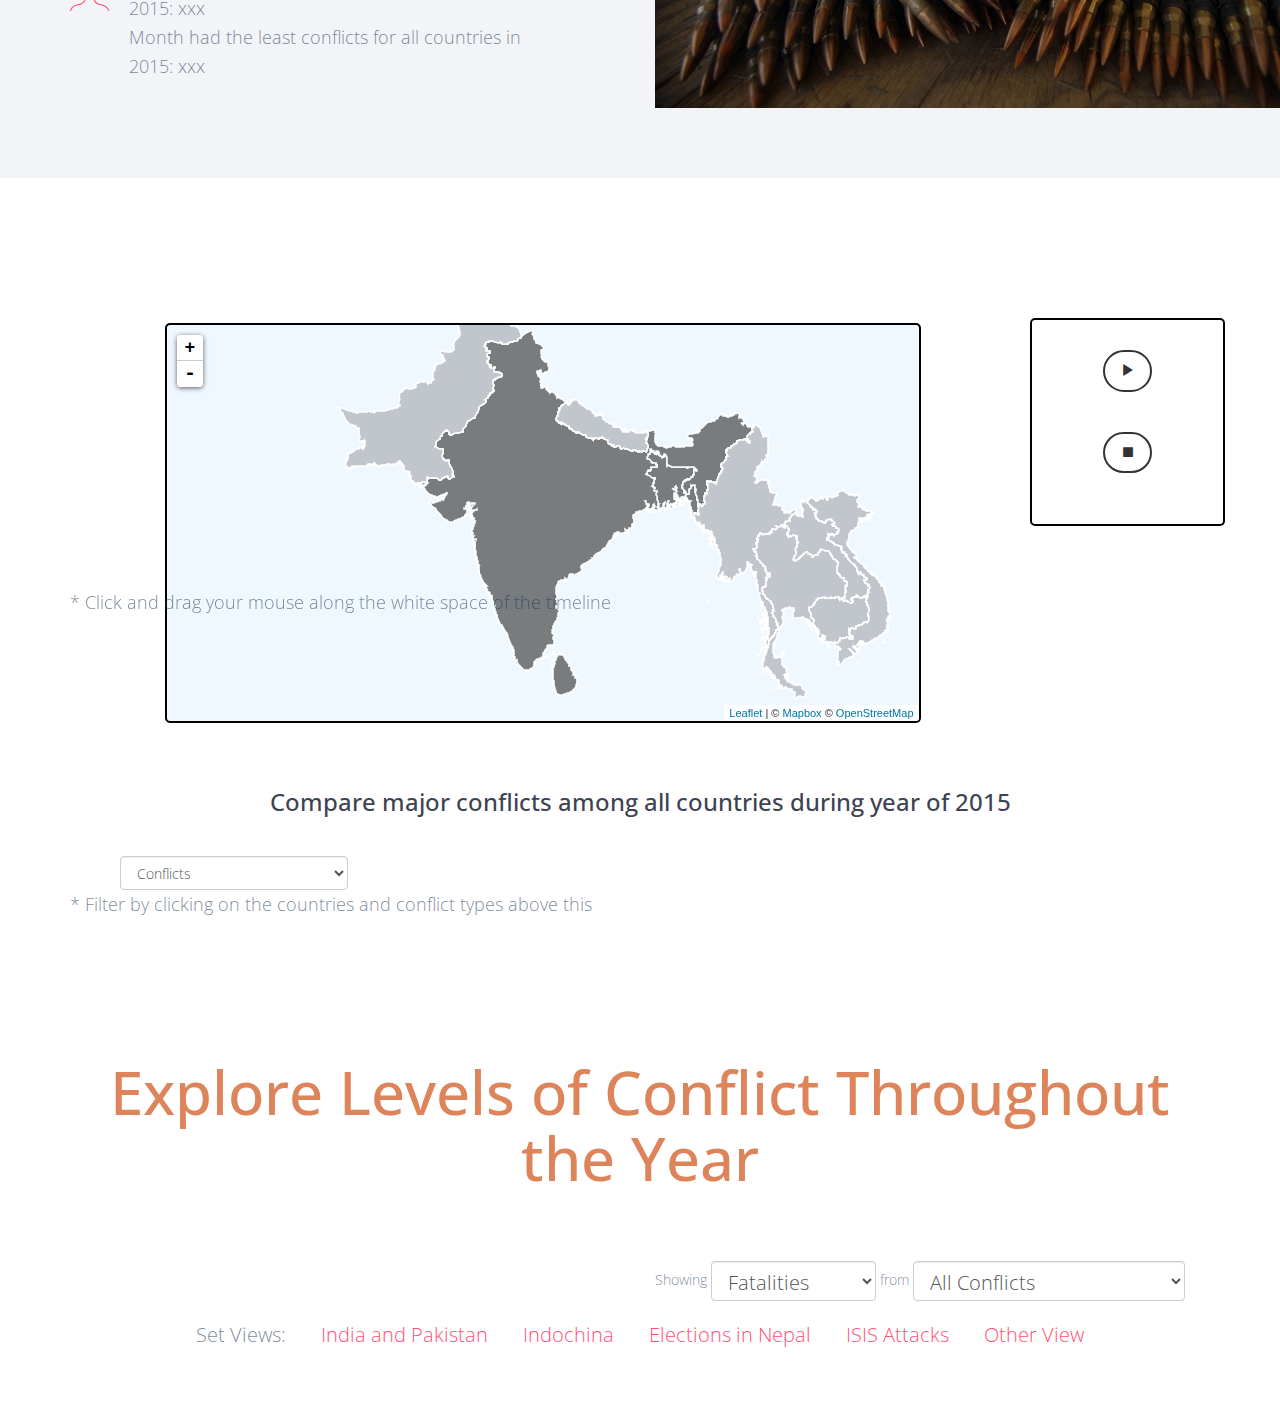
==== commit ff65bc27: "Added new version to branch" ====
--- a/171finalproject/src/index.html
+++ b/171finalproject/src/index.html
@@ -13,132 +13,259 @@
 
         <link rel="stylesheet" href="css/bootstrap.min.css">
         <link rel="stylesheet" href="css/jquery-ui.min.css">
+
+
+
+        <script src="js/vendor/modernizr-2.8.3.min.js"></script>
         <link href="css/custom.css" rel="stylesheet">
+        <link rel="stylesheet" href="css/styles.css">
         <link rel="stylesheet" href="css/main.css">
 
-        <script src="js/vendor/modernizr-2.8.3.min.js"></script>
-
     </head>
-    <body>
-
-    <nav class="navbar navbar-default navbar-fixed-top" role="navigation">
-        <div class="container">
-            <!-- Logo and responsive toggle -->
-            <div class="navbar-header">
-                <button type="button" class="navbar-toggle" data-toggle="collapse" data-target="#navbar">
-                    <span class="sr-only">Toggle navigation</span>
-                    <span class="icon-bar"></span>
-                    <span class="icon-bar"></span>
-                    <span class="icon-bar"></span>
-                </button>
-                <a class="navbar-brand" href="#">
-                    <span class="glyphicon glyphicon-fire"></span>
-                    CS171 Team: Slack
-                </a>
-            </div>
-            <!-- Navbar links -->
-            <div class="collapse navbar-collapse" id="navbar">
-                <ul class="nav navbar-nav navbar-right">
-                    <li class="active">
-                        <a href="index.html">Home</a>
-                    </li>
-                    <li>
-                        <a href="visualizations.html">Visulizations</a>
-                    </li>
-                </ul>
-            </div><!-- /.navbar-collapse -->
-        </div><!-- /.container -->
-    </nav>
-
-    <!-- Feature -->
-    <div class="jumbotron feature">
-        <div class="container">
-            <h1><span class="glyphicon glyphicon-equalizer"></span> Armed Conflicts in Southeast Asia</h1>
-        </div>
-    </div>
-
-    <div class="container">
-        <div class="row">
-            <div class="col-xs-12">
-                <h1 class="text-center">Overview</h1>
-                <p class="lead text-center">Our final project is about the conflicts that have occurred in southeast asia for the year 2015.
-                    At a high level, our goal is to show users that the conflicts in southeast asia are going up/down. .</p>
-            </div>
-        </div>
-        <div class="row">
-            <div class="col-lg-12">
-                <h1 class="text-center">Time Lapse</h1>
-            </div>
-        </div>
-        <div class="row" id="startHere">
-            <div class="col-lg-10">
-                <div id="note"></div>
-            </div>
-            <div class="col-lg-2">
-                <!--<span class="day">Day </span>-->
-                <span id="day" class="day" style="text-decoration: underline;"></span>
-            </div>
-        </div>
-        <div class="row">
-            <div class="col-lg-10"><div id="map"></div></div>
-            <div class="col-lg-2 control text-center" >
-                <div class="row ">
-                    <div class="col-lg-12 text-center">
-                        <button type="button" id="clickMe" class="btn btn-default btn-lg" onclick="play()">
-                            <span class="glyphicon glyphicon-play" aria-hidden="true"></span>
-                        </button>
-                    </div>
-                </div>
-                <div class="row">
-                    <div class="col-lg-12">
-                    <button type="button" id="clickMe" class="btn btn-default btn-lg" onclick="stop()">
-                        <span class="glyphicon glyphicon-stop" aria-hidden="true"></span>
-                    </button>
+    <body id="top">
+
+    <section class="hero">
+        <section class="navigation">
+            <header>
+                <div class="header-content">
+
+                    <div class="header-nav">
+                        <nav>
+                            <ul class="primary-nav">
+                                <li><a class="nav-text" id="overviewNav">Overview</a></li>
+                                <li><a  class="nav-text" id="timelapseNav">Time Lapse</a></li>
+                                <li><a  class="nav-text" id="exploreNav">Explore</a></li>
+                                <li><a  class="nav-text">Process Book</a></li>
+                            </ul>
+
+                        </nav>
+                    </div>
+                    <div class="navicon">
+                        <a class="nav-toggle" href="#"><span></span></a>
+                    </div>
+                </div>
+            </header>
+        </section>
+        <div class="container">
+            <div class="row">
+                <div class="col-md-10 col-md-offset-1">
+                    <div class="hero-content text-center">
+                        <h1>Armed Conflicts in Southeast Asia</h1>
+                        <p class="intro">Team: Slack </p>
+                        <!--<a href="#" class="btn btn-fill btn-large btn-margin-right">Download</a> <a href="#" class="btn btn-accent btn-large">Learn more</a>-->
+                    </div>
+                </div>
+            </div>
+        </div>
+        <div class="down-arrow floating-arrow"><a href="#"><i class="fa fa-angle-down"></i></a></div>
+    </section>
+    <section class="intro padding" id="overview">
+        <div class="container">
+
+            <div class="intro-content text-center">
+                <h3>Project Overview</h3>
+            </div>
+            <p>Our final project is about the conflicts that have occurred in southeast asia for the year 2015. At a high level,
+                our goal is to show users that the conflicts in southeast asia are going up/down. We will highlight distinctions between
+                the types and frequency of political violence and protests throughout 2015, a general review of rioting in Southeast Asia.
+                We use time lapse, stacked bar chart, line chart to show information on the exact location, date, and
+                other characteristics of politically violent events in unstable and warring states.
+            </p>
+        </div>
+    </section>
+
+    <section class="features section-padding">
+        <div class="container">
+            <div class="row">
+                <div class="col-md-6">
+                    <div class="feature-list">
+                        <h3>Conflicts Statistics in year 2015</h3>
+                        <ul class="features-stack">
+                            <li class="feature-item">
+                                <div class="feature-icon">
+                                    <span data-icon="&#xe040;" class="icon"></span>
+                                </div>
+                                <div class="feature-content">
+                                    <p>Total number of conflicts for all countries in 2015: xxxx.</p>
+                                    <p>Total number of fatalities for all countries in 2015: xxxx.</p>
+                                </div>
+                            </li>
+                            <li class="feature-item">
+                                <div class="feature-icon">
+                                    <span data-icon="&#xe040;" class="icon"></span>
+                                </div>
+                                <div class="feature-content">
+                                    <p>India has the most number of conflicts: 1000 </p>
+                                    <p>Pakistan has the most number of fatalities: 2000 </p>
+                                </div>
+                            </li>
+                            <li class="feature-item">
+                                <div class="feature-icon">
+                                    <span data-icon="&#xe040;" class="icon"></span>
+                                </div>
+                                <div class="feature-content">
+                                    <p>Month had the most conflicts for all countries in 2015: xxx</p>
+                                    <p>Month had the least conflicts for all countries in 2015: xxx</p>
+                                </div>
+                            </li>
+                        </ul>
+                    </div>
+                </div>
+                <div class="col-md-6">
+                    <div class="img"><img src="images/stats_pic.jpg"></div>
+                </div>
+
+            </div>
+        </div>
+
+
+    </section>
+
+
+    <section class="features-extra section-padding" id="timelapse">
+        <div class="container">
+
+            <div class="row" >
+                <div class="col-lg-10">
+                    <div id="note"></div>
+                </div>
+                <div class="col-lg-2">
+                    <!--<span class="day">Day </span>-->
+                    <span id="day" class="day" style="text-decoration: underline;"></span>
+                </div>
+            </div>
+            <div class="row">
+                <div class="col-lg-10"><div id="map"></div></div>
+                <div class="col-lg-2 control text-center" >
+                    <div class="row ">
+                        <div class="col-lg-12 text-center">
+                            <button type="button" id="clickMe" class="btn btn-default btn-lg" onclick="play()">
+                                <span class="glyphicon glyphicon-play" aria-hidden="true"></span>
+                            </button>
                         </div>
-                </div>
-                <div class="row">
+                    </div>
+                    <div class="row">
+                        <div class="col-lg-12">
+                            <button type="button" id="clickMe" class="btn btn-default btn-lg" onclick="stop()">
+                                <span class="glyphicon glyphicon-stop" aria-hidden="true"></span>
+                            </button>
+                        </div>
+                    </div>
+                    <div class="row">
                         <div class="col-lg-12" id="legend">
                         </div>
-                </div>
-            </div>
-        </div>
-        <div class="row">
-            <div class="col-lg-8">
-                <div id="timeline"></div>
-            </div>
-        </div>
-        <div class="row">
-            <div class="col-lg-12">
-                <h1 class="text-center">Compare major conflicts among all countries during year of 2015</h1>
-            </div>
-        </div>
-        <div class="row">
-            <div class="col-lg-12" style="left: 50px;">
-                <select id="y-type" class="form-control" style="width: 20%;">
-                    <option value="Conflicts">Conflicts</option>
-                    <option value="Fatalities">Fatalities</option>
-                </select>
-            </div>
-            <div class="col-lg-12">
-                <div id="barchart"></div>
-                <p> * Hover to see the number of conflicts within each category</p>
-            </div>
-        </div>
-    </div>
-
-
-    <!-- Footer -->
-    <footer>
-        <!-- Copyright etc -->
-        <div class="small-print">
-            <div class="container">
-                <p><a href="#">Terms &amp; Conditions</a> | <a href="#">Privacy Policy</a> | <a href="#">Contact</a></p>
-                <p>All data sourced from the Armed Conflict Location & Event Data Project website. </p>
-                <p>	Visualization created by Team Slack for CS171. </p>
-            </div>
-        </div>
-
-    </footer>
+                    </div>
+                </div>
+            </div>
+
+            <div class="row">
+                <div class="col-lg-8">
+                    <div id="timeline"></div>
+                    <p> * Click and drag your mouse along the white space of the timeline</p>
+                </div>
+            </div>
+            <div class="row">
+                <div class="col-lg-12">
+                    <h3 class="text-center">Compare major conflicts among all countries during year of 2015</h3>
+                </div>
+            </div>
+            <div class="row">
+                <div class="col-lg-12" style="left: 50px;">
+                    <select id="y-type" class="form-control" style="width: 20%;">
+                        <option value="Conflicts">Conflicts</option>
+                        <option value="Fatalities">Fatalities</option>
+                    </select>
+                </div>
+                <div class="col-lg-12">
+                    <div id="barchart"></div>
+                    <!--<p> * Hover to see the number of conflicts within each category</p>-->
+                    <p>* Filter by clicking on the countries and conflict types above this</p>
+                </div>
+            </div>
+        </div>
+
+    </section>
+
+    <section id="explore">
+        <div class="container">
+
+
+            <div class="row">
+                <div class="col-xs-12">
+                    <h1 class="text-center">Explore Levels of Conflict Throughout the Year</h1><br>
+                </div>
+            </div>
+
+            <div class="row">
+                <span id="legend-top"></span>
+            </div>
+
+            <div class="row">
+                <div class="col-lg-6">
+                    <span id="line-chart"></span>
+                    <br>
+                    <span id="bar-chart"></span>
+                </div>
+                <div class="col-lg-6">
+                    <span id="topo-map"></span>
+                    <span id="view-text"></span>
+                    <form class="form-inline">
+                        <div class="form-group">
+                            <span>Showing </span>
+                            <select class="form-control select-box" style="font-size:20px; height:40px" id="select-box-1" >
+                                <option value="fatalities" >Fatalities</option>
+                                <option value="conflicts" ># of Conflicts</option>
+                            </select>
+                            <span>from</span>
+                            <select class="form-control select-box" style="font-size:20px; height:40px" id="select-box-2" >
+                                <option value="all" >All Conflicts</option>
+                                <option value="civilViolence" >Violence against Civilians</option>
+                                <option value="riots" >Riots and Protests</option>
+                                <option value="battles" >Battles</option>
+                                <option value="remoteViolence" >Remote Violence</option>
+
+                            </select>
+                            <!--for="rankingType"-->
+
+                        </div>
+                    </form>
+                </div>
+            </div>
+
+            <div class="row" style="text-align: center; font-size:20px">
+                Set Views:
+                <span style="padding-right:30px"></span>
+                <a id="view-1">India and Pakistan</a>
+                <span style="padding-right:30px"></span>
+                <a id="view-2">Indochina</a>
+                <span style="padding-right:30px"></span>
+                <a id="view-3">Elections in Nepal</a>
+                <span style="padding-right:30px"></span>
+                <a id="view-4">ISIS Attacks</a>
+                <span style="padding-right:30px"></span>
+                <a id="view-5">Other View</a>
+
+
+            </div>
+
+            <div class="row">
+                <form action="">
+                    <input type="checkbox" name="country" style="display:none" id="Pakistan-check" checked= "yes" value="Pakistan">
+                    <input type="checkbox" name="country" style="display:none" id="India-check" checked= "yes" value="India">
+                    <input type="checkbox" name="country" style="display:none" id="Nepal-check" checked= "yes" value="Nepal">
+                    <input type="checkbox" name="country" style="display:none" id="Bangladesh-check" checked= "yes" value="Bangladesh">
+                    <input type="checkbox" name="country" style="display:none" id="Myanmar-check" checked= "yes" value="Myanmar">
+                    <input type="checkbox" name="country" style="display:none" id="Thailand-check" checked= "yes" value="Thailand">
+                    <input type="checkbox" name="country" style="display:none" id="Laos-check" checked= "yes" value="Laos">
+                    <input type="checkbox" name="country" style="display:none" id="Cambodia-check" checked= "yes" value="Cambodia">
+                    <!--<input type="checkbox" name="country" style="display:none" id="Sri Lanka-check" checked= "no" value="Sri Lanka">-->
+                    <input type="checkbox" name="country" style="display:none" id="Vietnam-check" checked= "yes" value="Vietnam">
+            </div>
+
+        </div>
+    </section>
+
+
 
 
     <!-- Modal -->
@@ -164,23 +291,18 @@
 
 
 
-
-
-
-
-
-        <script src="js/jquery-1.12.0.min.js"></script>
+    <script src="js/jquery-1.12.0.min.js"></script>
         <script src="js/plugins.js"></script>
         <script src="js/d3.min.js"></script>
         <script src="js/bootstrap.min.js"></script>
         <script src="js/jquery-ui.min.js"></script>
         <script src="js/d3.legend.js"></script>
         <script src="js/timeline.js"></script>
+    <script src="js/queue.min.js"></script>
+    <script src="js/topojson.js"></script>
         <script src="js/linecharts.js"></script>
     <script src="js/d3.tip.v0.6.3.js"></script>
         <script src="js/barchart.js"></script>
-    <script src="js/queue.min.js"></script>
-    <script src="js/topojson.js"></script>
         <script src="js/main.js"></script>
 
     </body>
--- a/171finalproject/src/css/custom.css
+++ b/171finalproject/src/css/custom.css
@@ -1,17 +1,17 @@
 body {
-	padding-top: 50px;    /* Padding for .navbar-fixed-top. Change value if navbar height changes. Remove if using .navbar-static-top. */
+	/*padding-top: 50px;    !* Padding for .navbar-fixed-top. Change value if navbar height changes. Remove if using .navbar-static-top. *!*/
 	color: #959595;
 	}
-	
-h1, 
-h2, 
-h3, 
-h4, 
-h5, 
+
+h1,
+h2,
+h3,
+h4,
+h5,
 h6 {
 	color: #dd845a;
 	}
-	
+
 .feature {
 	background: url('../images/background.png');
 	background-position: top right;
@@ -25,7 +25,7 @@
 .feature .btn {
 	text-shadow: none;
 	}
-	
+
 .promo, .footer-map {
 	border-width: 1px;
 	border-color: black;
@@ -53,7 +53,7 @@
 }
 
 .promo-item:hover {
-    background-size: 110%; 
+    background-size: 110%;
     border: 5px solid black;
     line-height: 170px;
 }
@@ -67,15 +67,15 @@
 .item-1 {
 	background: url('../images/mung_beans.jpg');
 	}
-	
+
 .item-2 {
 	background: url('../images/coffee_beans_1.jpg');
 	}
-	
+
 .item-3 {
 	background: url('../images/grapes.jpg');
 	}
-		
+
 .item-1,
 .item-2,
 .item-3 {
@@ -97,12 +97,12 @@
 	color: #dd845a;
 	font-size: 18px;
 	}
-	
+
 .featured-product .price s {
 	color: #999;
 	font-size: 18px;
 	}
-	
+
 .footer-map {
 	height: 300px;
 	width: 100%;
@@ -127,11 +127,11 @@
 	color: black;
 	font-size: 18px;
 	}
-    
+
 .footer-info-item {
     padding: 0px 20px;
     }
-    
+
 footer .small-print {
 	background-color: #fff;
 	padding: 30px 0;
@@ -140,8 +140,8 @@
 
 
 /*
-*************************** 
-Override Bootstrap Classes 
+***************************
+Override Bootstrap Classes
 ***************************
 */
 
@@ -159,6 +159,13 @@
 /* Navbar */
 .navbar-default {
   background-color: #fff;
+}
+.navigation {
+    background-color: bisque;
+}
+.nav-text {
+    font-size: 20px;
+    color: black;
 }
 .navbar-default .navbar-brand {
   color: #dd845a;
@@ -227,4 +234,4 @@
 fieldset[disabled] .btn-primary.active {
   background-color: sandybrown;
   border-color: sandybrown;
-}+}
--- a/171finalproject/src/css/styles.css
+++ b/171finalproject/src/css/styles.css
@@ -0,0 +1,1189 @@
+@import url(http://fonts.googleapis.com/css?family=Open+Sans:300italic,400italic,600italic,700italic,800italic,400,300,600,700,800);
+@import url(http://fonts.googleapis.com/css?family=Merriweather:400,300,400italic,300italic,700,700italic);
+@import url(http://fonts.googleapis.com/css?family=Nunito:400,300,700);
+/* ==========================================================================
+Typography
+========================================================================== */
+p {
+  font-size: 18px;
+  line-height: 29px;
+  color: rgba(28, 54, 83, 0.6);
+  padding-bottom: 20px; }
+
+h1 {
+  font-size: 60px; }
+
+h2 {
+  font-size: 40px;
+  font-weight: 300;
+  color: #3D4351; }
+
+h3 {
+  font-size: 24px;
+  margin-bottom: 20px;
+  color: #3D4351; }
+
+h4 {
+  font-size: 18px; }
+
+h5 {
+  font-size: 15px;
+  color: #3D4351;
+  text-transform: uppercase;
+  font-weight: 500; }
+
+.btn {
+  font-size: 13px;
+  border: solid 2px;
+  border-radius: 40px;
+  display: inline-block;
+  text-transform: uppercase; }
+
+.btn:hover, .btn:focus {
+  color: #fff;
+  border-color: #FF5274;
+  background-color: #FF5274; }
+
+.btn-white {
+  font-size: 13px;
+  border: solid 2px;
+  border-radius: 40px;
+  display: inline-block;
+  border-color: #fff; }
+
+.btn-white:hover, .btn-white:focus {
+  color: #FF5274;
+  border-color: #FF5274; }
+
+.btn-fill {
+  color: #fff;
+  border: solid 2px #FF5274;
+  border-radius: 40px;
+  display: inline-block;
+  text-transform: uppercase;
+  background-color: #FF5274; }
+
+.btn-fill:hover, .btn-fill:focus {
+  color: #fff;
+  background-color: #D7405D;
+  border-color: #D7405D; }
+
+.btn-small {
+  padding: 8px 40px; }
+
+.btn-large {
+  padding: 15px 40px; }
+
+.btn-margin-right {
+  margin-right: 20px; }
+
+section.intro, section.features-extra, section.sign-up {
+  background: #fff; }
+
+section.features, section.blog-intro, section.blog {
+  background: #F3F4F8; }
+
+/* ==========================================================================
+Global Styles
+========================================================================== */
+.group:after {
+  content: "";
+  display: table;
+  clear: both; }
+
+.no-padding {
+  padding: 0; }
+
+.no-margin {
+  margin: 0; }
+
+a {
+  color: #FF5274;
+  -webkit-transition-timing-function: ease;
+  transition-timing-function: ease;
+  -webkit-transition-duration: 200ms;
+  transition-duration: 200ms;
+  -webkit-transition-property: color, border-color, background-color;
+  transition-property: color, border-color, background-color; }
+
+a:hover, a:focus {
+  color: #D7405D;
+  text-decoration: none; }
+
+body {
+  font-family: "Open Sans", sans-serif;
+  font-weight: 300;
+  color: rgba(28, 54, 83, 0.6);
+  -webkit-text-size-adjust: 100%; }
+
+ul, ol {
+  margin: 0;
+  padding: 0; }
+
+ul li {
+  list-style: none; }
+
+.section-padding {
+  padding: 50px 50px 50px 50px;}
+
+.padding {
+  padding: 100px 100px;
+}
+
+/*.d3-tip {*/
+    /*line-height: 1;*/
+    /*padding: 12px;*/
+    /*background: rgba(0, 0, 0, 0.8);*/
+    /*color: #fff;*/
+    /*border-radius: 2px;*/
+/*}*/
+
+/*!* Creates a small triangle extender for the tooltip *!*/
+/*.d3-tip:after {*/
+    /*box-sizing: border-box;*/
+    /*display: inline;*/
+    /*font-size: 10px;*/
+    /*width: 100%;*/
+    /*line-height: 1;*/
+    /*color: rgba(0, 0, 0, 0.8);*/
+    /*content: "\25BC";*/
+    /*position: absolute;*/
+    /*text-align: center;*/
+/*}*/
+
+/*!* Style northward tooltips differently *!*/
+/*.d3-tip.n:after {*/
+    /*margin: -1px 0 0 0;*/
+    /*top: 100%;*/
+    /*left: 0;*/
+/*}*/
+
+/*.tooltip {*/
+  /*position: absolute;*/
+  /*z-index: 1070;*/
+  /*display: block;*/
+  /*font-family: "Helvetica Neue", Helvetica, Arial, sans-serif;*/
+  /*font-size: 12px;*/
+  /*font-weight: normal;*/
+  /*line-height: 1.4;*/
+  /*visibility: visible;*/
+  /*filter: alpha(opacity=0);*/
+  /*opacity: 0; }*/
+
+/*.tooltip.in {*/
+  /*filter: alpha(opacity=90);*/
+  /*opacity: .9; }*/
+
+/*.tooltip.top {*/
+  /*padding: 5px 0;*/
+  /*margin-top: -3px; }*/
+
+/*.tooltip.right {*/
+  /*padding: 0 5px;*/
+  /*margin-left: 3px; }*/
+
+/*.tooltip.bottom {*/
+  /*padding: 5px 0;*/
+  /*margin-top: 3px; }*/
+
+/*.tooltip.left {*/
+  /*padding: 0 5px;*/
+  /*margin-left: -3px; }*/
+
+/*.tooltip-inner {*/
+  /*max-width: 200px;*/
+  /*padding: 3px 8px;*/
+  /*color: #fff;*/
+  /*text-align: center;*/
+  /*text-decoration: none;*/
+  /*text-transform: capitalize;*/
+  /*background-color: #000;*/
+  /*border-radius: 4px; }*/
+
+/* ==========================================================================
+Animations
+========================================================================== */
+.pulse2 {
+  -webkit-animation-name: pulse2;
+          animation-name: pulse2;
+  -webkit-animation-duration: 1s;
+          animation-duration: 1s;
+  -webkit-animation-iteration-count: infinite;
+          animation-iteration-count: infinite;
+  -webkit-animation-timing-function: linear;
+          animation-timing-function: linear; }
+
+@-webkit-keyframes pulse2 {
+  0% {
+    -webkit-transform: scale(1.1);
+            transform: scale(1.1); }
+  50% {
+    -webkit-transform: scale(0.8);
+            transform: scale(0.8); }
+  100% {
+    -webkit-transform: scale(1);
+            transform: scale(1); } }
+
+@keyframes pulse2 {
+  0% {
+    -webkit-transform: scale(1.1);
+            transform: scale(1.1); }
+  50% {
+    -webkit-transform: scale(0.8);
+            transform: scale(0.8); }
+  100% {
+    -webkit-transform: scale(1);
+            transform: scale(1); } }
+.floating-arrow {
+  -webkit-animation-name: floating-arrow;
+          animation-name: floating-arrow;
+  -webkit-animation-duration: 2s;
+          animation-duration: 2s;
+  -webkit-animation-iteration-count: infinite;
+          animation-iteration-count: infinite;
+  -webkit-animation-timing-function: ease-in-out;
+          animation-timing-function: ease-in-out; }
+
+@-webkit-keyframes floating-arrow {
+  from {
+    -webkit-transform: translate(-50%, 0);
+            transform: translate(-50%, 0); }
+  65% {
+    -webkit-transform: translate(-50%, 15px);
+            transform: translate(-50%, 15px); }
+  to {
+    -webkit-transform: translate(-50%, 0);
+            transform: translate(-50%, 0); } }
+
+@keyframes floating-arrow {
+  from {
+    -webkit-transform: translate(-50%, 0);
+            transform: translate(-50%, 0); }
+  65% {
+    -webkit-transform: translate(-50%, 15px);
+            transform: translate(-50%, 15px); }
+  to {
+    -webkit-transform: translate(-50%, 0);
+            transform: translate(-50%, 0); } }
+.floating-logo {
+  -webkit-animation-name: floating-logo;
+          animation-name: floating-logo;
+  -webkit-animation-duration: 2s;
+          animation-duration: 2s;
+  -webkit-animation-iteration-count: infinite;
+          animation-iteration-count: infinite;
+  -webkit-animation-timing-function: ease-in-out;
+          animation-timing-function: ease-in-out; }
+
+@-webkit-keyframes floating-logo {
+  from {
+    -webkit-transform: translate(-50%, 0);
+            transform: translate(-50%, 0); }
+  50% {
+    -webkit-transform: translate(-50%, 10px);
+            transform: translate(-50%, 10px); }
+  to {
+    -webkit-transform: translate(-50%, 0);
+            transform: translate(-50%, 0); } }
+
+@keyframes floating-logo {
+  from {
+    -webkit-transform: translate(-50%, 0);
+            transform: translate(-50%, 0); }
+  50% {
+    -webkit-transform: translate(-50%, 10px);
+            transform: translate(-50%, 10px); }
+  to {
+    -webkit-transform: translate(-50%, 0);
+            transform: translate(-50%, 0); } }
+/* ==========================================================================
+Waypoinsts
+========================================================================== */
+.wp1, .wp2, .wp3, .wp4, .wp5, .wp6, .wp7, .wp8, .wp9 {
+  visibility: hidden; }
+
+.wp2 {
+  -webkit-animation-delay: 0.3s;
+  animation-delay: 0.3s; }
+
+.bounceInLeft, .bounceInRight, .fadeInUp, .fadeInUpDelay, .fadeInDown, .fadeInUpD, .fadeInLeft, .fadeInRight, .bounceInDown {
+  visibility: visible; }
+
+/* ==========================================================================
+Navigation
+========================================================================== */
+.header-nav.open {
+  visibility: visible;
+  opacity: 0.9;
+  -webkit-transition: opacity 0.5s;
+  transition: opacity 0.5s; }
+
+.nav-toggle {
+  position: absolute;
+  top: 0;
+  right: 15px;
+  z-index: 999999;
+  padding: 10px 35px 16px 0;
+  cursor: pointer; }
+
+.nav-toggle:focus {
+  outline: none; }
+
+.nav-toggle span, .nav-toggle span:before, .nav-toggle span:after {
+  content: "";
+  position: absolute;
+  display: block;
+  width: 35px;
+  height: 3px;
+  border-radius: 1px;
+  background: #fff;
+  cursor: pointer; }
+
+.nav-toggle span:before {
+  top: -10px; }
+
+.nav-toggle span:after {
+  bottom: -10px; }
+
+.nav-toggle span, .nav-toggle span:before, .nav-toggle span:after {
+  -webkit-transition: all 300ms ease-in-out;
+  transition: all 300ms ease-in-out; }
+
+.nav-toggle.active span {
+  background-color: transparent; }
+
+.nav-toggle.active span:before, .nav-toggle.active span:after {
+  top: 0; }
+
+.nav-toggle.active span:before {
+  -ms-transform: rotate(45deg);
+  -webkit-transform: rotate(45deg);
+  transform: rotate(45deg); }
+
+.nav-toggle.active span:after {
+  top: 10px;
+  -ms-transform: translatey(-10px) rotate(-45deg);
+  -webkit-transform: translatey(-10px) rotate(-45deg);
+  transform: translatey(-10px) rotate(-45deg); }
+
+.navicon {
+  position: absolute;
+  height: 26px;
+  right: 10px;
+  top: 48px;
+  visibility: hidden;
+  -webkit-transition: all 300ms ease-in-out;
+          transition: all 300ms ease-in-out; }
+
+/* ==========================================================================
+Hero
+========================================================================== */
+.hero {
+  min-height: 750px;
+  background: url("../images/background1.png");
+  background-position: top right;
+  background-size: cover;
+  position: relative;  }
+  .hero .down-arrow a {
+    color: #fff; }
+  .hero h1 {
+    color: #fff;
+    margin-bottom: 40px; }
+  .hero p.intro {
+    color: #fff;
+    font-size: 20px;
+    font-weight: 300;
+    margin-bottom: 80px; }
+  .hero .hero-content {
+    padding-top: 26%; }
+
+.navigation {
+  -webkit-transition: all 300ms ease-in-out;
+          transition: all 300ms ease-in-out;
+  position: fixed;
+    height: 70px;
+  width: 100%;
+  z-index: 999; }
+
+.fixed {
+  position: fixed;
+  background-color: #232731;
+  z-index: 999;
+  width: 100%; }
+
+header {
+  padding: 20px 0;
+  border-bottom: solid 1px rgba(255, 255, 255, 0.2);
+  position: relative;
+  width: 1170px;
+  margin: 0 auto;
+  -webkit-transition: padding 300ms ease-in-out;
+          transition: padding 300ms ease-in-out; }
+  header a {
+    color: #fff;
+    text-transform: uppercase;
+    font-size: 13px; }
+    header a.login {
+      margin-right: 20px; }
+  header .logo {
+    display: inline-block; }
+  header ul.primary-nav {
+    margin: 0 0 0 75px;
+    padding: 0; }
+    header ul.primary-nav li {
+      display: inline; }
+      header ul.primary-nav li a {
+        color: black;
+        padding-right: 25px; }
+        header ul.primary-nav li a:hover {
+          color: #FF5274; }
+      header ul.primary-nav li:last-child a {
+        padding-right: 0px; }
+  header ul.member-actions li {
+    display: inline; }
+    header ul.member-actions li a {
+      color: #fff; }
+      header ul.member-actions li a:hover {
+        color: #FF5274; }
+  header .header-nav {
+    display: inline-block; }
+  header .member-actions {
+    position: absolute;
+    right: 0;
+    top: 41px;
+    -webkit-transition: all 300ms ease-in-out;
+            transition: all 300ms ease-in-out; }
+
+.down-arrow {
+  color: #fff;
+  font-size: 30px;
+  position: absolute;
+  bottom: 30px;
+  left: 50%;
+  -webkit-transform: translateX(-50%);
+      -ms-transform: translateX(-50%);
+          transform: translateX(-50%); }
+
+/* ==========================================================================
+Intro
+========================================================================== */
+.intro span.icon {
+  font-size: 40px;
+  color: #FF5274;
+  font-weight: bold; }
+
+.intro-icon {
+  display: inline-block;
+  vertical-align: top;
+  padding: 6px 6px 6px 6px;
+  margin-right: 10px;
+  width: 40px; }
+
+.intro-content {
+  display: inline-block;
+  width: 95%; }
+
+/* ==========================================================================
+Features-stack
+========================================================================== */
+.features {
+  position: relative; }
+  .features p {
+    margin-bottom: 0;
+    padding-bottom: 0; }
+  .features h3 {
+    margin: 0 0 20px 0; }
+  .features span.icon {
+    font-size: 35px;
+    color: #FF5274;
+    font-weight: bold; }
+  .features .feature-icon {
+    display: inline-block;
+    vertical-align: top;
+    padding: 6px 0 0 0;
+    margin-right: 20px;
+    width: 35px; }
+  .features .feature-content {
+    display: inline-block;
+    width: 75%; }
+  .features .intro-icon {
+    display: inline-block;
+    vertical-align: top;
+    padding: 6px 0 0 0;
+    margin-right: 20px; }
+  .features .intro-content {
+    display: inline-block;
+    width: 80%; }
+  .features ul.features-stack {
+    margin-top: 50px; }
+  .features ul.features-stack li {
+    margin-top: 20px;
+    padding-bottom: 20px;
+    border-bottom: solid 1px #E6E9EA; }
+  .features ul.features-stack li:last-child {
+    padding-bottom: 0px;
+    border-bottom: none; }
+  .features .wrap {
+    width: 706px;
+    height: 1002px;
+    background: url("../images/stats_pic.jpg") no-repeat center center;
+    z-index: 1; }
+
+  .features .device-showcase {
+    position: absolute;
+    bottom: -365px;
+    right: 50%; }
+
+.features .responsive-feature-img, .features-extra .responsive-feature-img {
+  display: none; }
+
+.devices {
+  position: relative; }
+
+/* ==========================================================================
+.features-extra
+========================================================================== */
+.features-extra {
+  position: relative;
+  z-index: 3; }
+  .features-extra .btn {
+    margin-top: 20px; }
+  .features-extra .macbook-wrap {
+    position: absolute;
+    width: 916px;
+    height: 540px;
+    background: url("../img/macbook-pro.png") no-repeat center center;
+    top: 114px;
+    z-index: 4;
+    left: 50%; }
+
+/* ==========================================================================
+.hero-strip
+========================================================================== */
+.hero-strip {
+  margin-top: 120px;
+  background: #333844 url("../img/polygonal-bg.jpg") no-repeat center center;
+  padding-bottom: 190px;
+  position: relative; }
+  .hero-strip i {
+    font-family: "Nunito", sans-serif;
+    font-weight: 300;
+    font-size: 25px;
+    color: #F69D52;
+    vertical-align: top;
+    margin-left: -8px;
+    font-style: normal; }
+  .hero-strip h2 {
+    color: #fff;
+    margin: 0 0 20px 0; }
+  .hero-strip p {
+    color: #ACB1B4; }
+  .hero-strip .btn {
+    margin-top: 10px; }
+  .hero-strip .logo-placeholder {
+    width: 230px;
+    height: 230px;
+    position: absolute;
+    bottom: -285px;
+    left: 50%;
+    -webkit-transform: translateX(-50%);
+        -ms-transform: translateX(-50%);
+            transform: translateX(-50%); }
+
+/* ==========================================================================
+.blog-intro
+========================================================================== */
+.blog-intro {
+  padding-top: 160px; }
+  .blog-intro h3 {
+    margin-bottom: 70px; }
+  .blog-intro .leftcol {
+    padding-right: 100px;
+    border-right: solid 1px #E6E9EA; }
+  .blog-intro .rightcol {
+    padding-left: 100px; }
+
+/* ==========================================================================
+.blog
+========================================================================== */
+.blog {
+  padding-bottom: 120px; }
+  .blog img {
+    width: 100%;
+    height: auto;
+    -webkit-transition: all 300ms ease-in-out;
+    transition: all 300ms ease-in-out; }
+  .blog h2 {
+    font-size: 11px;
+    color: #ACB1B4;
+    font-weight: 500;
+    text-transform: uppercase;
+    margin-top: 35px; }
+  .blog .btn {
+    margin-top: 20px; }
+  .blog .blog-img-wrap {
+    position: relative;
+    overflow: hidden; }
+    .blog .blog-img-wrap .overlay {
+      position: absolute;
+      width: 100%;
+      height: 100%;
+      background-color: rgba(255, 255, 255, 0.5);
+      -webkit-transition: all 300ms ease-in-out;
+      transition: all 300ms ease-in-out;
+      -ms-filter: "progid:DXImageTransform.Microsoft.Alpha(Opacity=0)";
+      filter: alpha(opacity=0);
+      opacity: 0; }
+    .blog .blog-img-wrap i {
+      color: #fff;
+      font-size: 20px;
+      position: absolute;
+      width: 20px;
+      height: 20px;
+      top: 25px;
+      right: 35px; }
+  .blog .blog-img-wrap:hover img, .blog .blog-img-wrap:focus img {
+    -ms-transform: scale(1.1);
+    -webkit-transform: scale(1.1);
+    transform: scale(1.1); }
+  .blog .blog-img-wrap:hover .overlay, .blog .blog-img-wrap:focus .overlay {
+    -ms-filter: "progid:DXImageTransform.Microsoft.Alpha(Opacity=1)";
+    filter: alpha(opacity=1);
+    opacity: 1;
+    z-index: 9; }
+  .blog figcaption i {
+    margin-left: 5px;
+    font-size: 15px; }
+  .blog figcaption a.blog-post-title {
+    color: rgba(28, 54, 83, 0.6); }
+  .blog figcaption a.blog-post-title:hover, .blog figcaption a.blog-post-title:focus {
+    color: #3D4351; }
+
+/* ==========================================================================
+.testimonial-slider
+========================================================================== */
+.testimonial-slider {
+  background: url("../img/testimonials-bg.jpg") no-repeat center center;
+  background-size: cover; }
+  .testimonial-slider .avatar {
+    width: 82px;
+    height: 82px;
+    margin: 0 auto;
+    vertical-align: middle;
+    overflow: hidden;
+    border-radius: 50%;
+    border: solid 3px #fff;
+    background-color: #fff; }
+    .testimonial-slider .avatar img {
+      width: 82px;
+      height: auto; }
+  .testimonial-slider h2 {
+    color: #fff;
+    font-size: 40px;
+    font-weight: 300;
+    font-style: italic;
+    margin: 30px 0; }
+  .testimonial-slider p {
+    color: #ACB1B4;
+    text-transform: uppercase;
+    letter-spacing: 2px; }
+
+/* ==========================================================================
+Sign up form
+========================================================================== */
+.sign-up .signup-form .sign-up-btn {
+  padding: 15px 0;
+  border-radius: 3px;
+  width: 80%;
+  font-size: 13px; }
+.sign-up .signup-form .form-input-group {
+  width: 80%;
+  height: 55px;
+  margin: 0 auto 10px;
+  border-radius: 5px;
+  border: solid 1px #E6E9EA;
+  text-align: left;
+  position: relative; }
+  .sign-up .signup-form .form-input-group i {
+    color: #FF5274;
+    font-size: 14px; }
+  .sign-up .signup-form .form-input-group i:after {
+    content: "";
+    height: 30px;
+    width: 1px;
+    border-right: solid 1px #E6E9EA;
+    position: absolute;
+    top: 50%;
+    left: 30px;
+    -webkit-transform: translateY(-50%);
+        -ms-transform: translateY(-50%);
+            transform: translateY(-50%); }
+  .sign-up .signup-form .form-input-group i.fa-lock {
+    font-size: 18px;
+    position: absolute;
+    top: 50%;
+    -webkit-transform: translateY(-50%);
+        -ms-transform: translateY(-50%);
+            transform: translateY(-50%);
+    margin-left: 20px; }
+  .sign-up .signup-form .form-input-group i.fa-envelope {
+    font-size: 14px;
+    position: absolute;
+    top: 50%;
+    -webkit-transform: translateY(-50%);
+        -ms-transform: translateY(-50%);
+            transform: translateY(-50%);
+    margin-left: 20px; }
+  .sign-up .signup-form .form-input-group input {
+    padding-left: 68px;
+    width: 100%;
+    height: 100%;
+    border-radius: 6px;
+    border: none; }
+  .sign-up .signup-form .form-input-group input::-webkit-input-placeholder {
+    color: #BCC1C3; }
+  .sign-up .signup-form .form-input-group input:-moz-placeholder {
+    color: #BCC1C3; }
+  .sign-up .signup-form .form-input-group input::-moz-placeholder {
+    color: #BCC1C3; }
+  .sign-up .signup-form .form-input-group input:-ms-input-placeholder {
+    color: #BCC1C3; }
+
+/* ==========================================================================
+To top
+========================================================================== */
+.to-top {
+  height: 60px;
+  background-color: #495061; }
+  .to-top .to-top-wrap {
+    height: 60px;
+    width: 70px;
+    position: absolute;
+    right: 0;
+    text-align: center; }
+    .to-top .to-top-wrap a {
+      display: block;
+      width: 100%;
+      height: 100%;
+      color: #fff;
+      background-color: rgba(0, 0, 0, 0.15); }
+    .to-top .to-top-wrap a:hover, .to-top .to-top-wrap a:focus {
+      background-color: rgba(0, 0, 0, 0.4); }
+    .to-top .to-top-wrap i {
+      font-size: 30px;
+      line-height: 55px; }
+  .to-top .row {
+    position: relative; }
+
+/* ==========================================================================
+Footer
+========================================================================== */
+footer {
+  background-color: #3D4351;
+  position: relative; }
+  footer p {
+    color: #ACB1B4;
+    font-size: 13px; }
+  footer a {
+    color: #fff; }
+  footer a:hover {
+    color: #FF5274; }
+  footer ul.footer-group {
+    border-top: solid 1px #4E566C;
+    padding-top: 25px;
+    margin-bottom: 45px; }
+  footer ul.footer-group li {
+    display: inline-block; }
+  footer ul.footer-group li a {
+    font-size: 13px;
+    text-transform: uppercase; }
+  footer ul.footer-group li a:hover {
+    color: #FF5274; }
+  footer ul.footer-group li {
+    margin-right: 30px; }
+  footer ul.footer-group li:last-child {
+    margin-right: 0; }
+  footer span.fa-heart {
+    color: #ff415c;
+    font-size: 15px;
+    margin: 0 2px; }
+  footer .social-share {
+    position: absolute;
+    background-color: #373D4A;
+    right: 0;
+    width: 40%;
+    height: 100%;
+    padding: 142px 0 0 70px; }
+    footer .social-share p {
+      color: #fff;
+      text-transform: uppercase;
+      padding-bottom: 10px; }
+    footer .social-share a.twitter-share {
+      height: 60px;
+      width: 60px;
+      background-color: #1AB4EF;
+      border-radius: 3px;
+      font-size: 22px;
+      display: inline-block;
+      text-align: center;
+      margin-right: 20px; }
+    footer .social-share a.twitter-share:hover, footer .social-share a.twitter-share:focus {
+      background-color: #1590BF; }
+    footer .social-share a.facebook-share:hover, footer .social-share a.facebook-share:focus {
+      background-color: #324C85; }
+    footer .social-share a.facebook-share {
+      height: 60px;
+      width: 60px;
+      background-color: #3B5898;
+      border-radius: 3px;
+      font-size: 22px;
+      display: inline-block;
+      text-align: center; }
+    footer .social-share a {
+      color: #fff; }
+    footer .social-share a:hover {
+      color: #fff; }
+    footer .social-share a i {
+      margin-top: 20px; }
+  footer .footer-links {
+    margin: 120px 0 120px 0; }
+
+/* ==========================================================================
+Icon font (http://www.elegantthemes.com/blog/freebie-of-the-week/free-line-style-icons)
+========================================================================== */
+@font-face {
+  font-family: 'et-line';
+  src: url("../fonts/et-line.eot");
+  src: url("../fonts/et-line.eot?#iefix") format("embedded-opentype"), url("../fonts/et-line.woff") format("woff"), url("../fonts/et-line.ttf") format("truetype"), url("../fonts/et-line.svg#et-line") format("svg");
+  font-weight: normal;
+  font-style: normal; }
+/* Use the following CSS code if you want to use data attributes for inserting your icons */
+[data-icon]:before {
+  font-family: 'et-line';
+  content: attr(data-icon);
+  speak: none;
+  font-weight: normal;
+  font-variant: normal;
+  text-transform: none;
+  line-height: 1;
+  -webkit-font-smoothing: antialiased;
+  -moz-osx-font-smoothing: grayscale;
+  display: inline-block; }
+
+/* Use the following CSS code if you want to have a class per icon */
+/*
+Instead of a list of all class selectors,
+you can use the generic selector below, but it's slower:
+[class*="icon-"] {
+*/
+.icon-mobile, .icon-laptop, .icon-desktop, .icon-tablet, .icon-phone, .icon-document, .icon-documents, .icon-search, .icon-clipboard, .icon-newspaper, .icon-notebook, .icon-book-open, .icon-browser, .icon-calendar, .icon-presentation, .icon-picture, .icon-pictures, .icon-video, .icon-camera, .icon-printer, .icon-toolbox, .icon-briefcase, .icon-wallet, .icon-gift, .icon-bargraph, .icon-grid, .icon-expand, .icon-focus, .icon-edit, .icon-adjustments, .icon-ribbon, .icon-hourglass, .icon-lock, .icon-megaphone, .icon-shield, .icon-trophy, .icon-flag, .icon-map, .icon-puzzle, .icon-basket, .icon-envelope, .icon-streetsign, .icon-telescope, .icon-gears, .icon-key, .icon-paperclip, .icon-attachment, .icon-pricetags, .icon-lightbulb, .icon-layers, .icon-pencil, .icon-tools, .icon-tools-2, .icon-scissors, .icon-paintbrush, .icon-magnifying-glass, .icon-circle-compass, .icon-linegraph, .icon-mic, .icon-strategy, .icon-beaker, .icon-caution, .icon-recycle, .icon-anchor, .icon-profile-male, .icon-profile-female, .icon-bike, .icon-wine, .icon-hotairballoon, .icon-globe, .icon-genius, .icon-map-pin, .icon-dial, .icon-chat, .icon-heart, .icon-cloud, .icon-upload, .icon-download, .icon-target, .icon-hazardous, .icon-piechart, .icon-speedometer, .icon-global, .icon-compass, .icon-lifesaver, .icon-clock, .icon-aperture, .icon-quote, .icon-scope, .icon-alarmclock, .icon-refresh, .icon-happy, .icon-sad, .icon-facebook, .icon-twitter, .icon-googleplus, .icon-rss, .icon-tumblr, .icon-linkedin, .icon-dribbble {
+  font-family: 'et-line';
+  speak: none;
+  font-style: normal;
+  font-weight: normal;
+  font-variant: normal;
+  text-transform: none;
+  line-height: 1;
+  -webkit-font-smoothing: antialiased;
+  -moz-osx-font-smoothing: grayscale;
+  display: inline-block; }
+
+.icon-mobile:before {
+  content: "\e000"; }
+
+.icon-laptop:before {
+  content: "\e001"; }
+
+.icon-desktop:before {
+  content: "\e002"; }
+
+.icon-tablet:before {
+  content: "\e003"; }
+
+.icon-phone:before {
+  content: "\e004"; }
+
+.icon-document:before {
+  content: "\e005"; }
+
+.icon-documents:before {
+  content: "\e006"; }
+
+.icon-search:before {
+  content: "\e007"; }
+
+.icon-clipboard:before {
+  content: "\e008"; }
+
+.icon-newspaper:before {
+  content: "\e009"; }
+
+.icon-notebook:before {
+  content: "\e00a"; }
+
+.icon-book-open:before {
+  content: "\e00b"; }
+
+.icon-browser:before {
+  content: "\e00c"; }
+
+.icon-calendar:before {
+  content: "\e00d"; }
+
+.icon-presentation:before {
+  content: "\e00e"; }
+
+.icon-picture:before {
+  content: "\e00f"; }
+
+.icon-pictures:before {
+  content: "\e010"; }
+
+.icon-video:before {
+  content: "\e011"; }
+
+.icon-camera:before {
+  content: "\e012"; }
+
+.icon-printer:before {
+  content: "\e013"; }
+
+.icon-toolbox:before {
+  content: "\e014"; }
+
+.icon-briefcase:before {
+  content: "\e015"; }
+
+.icon-wallet:before {
+  content: "\e016"; }
+
+.icon-gift:before {
+  content: "\e017"; }
+
+.icon-bargraph:before {
+  content: "\e018"; }
+
+.icon-grid:before {
+  content: "\e019"; }
+
+.icon-expand:before {
+  content: "\e01a"; }
+
+.icon-focus:before {
+  content: "\e01b"; }
+
+.icon-edit:before {
+  content: "\e01c"; }
+
+.icon-adjustments:before {
+  content: "\e01d"; }
+
+.icon-ribbon:before {
+  content: "\e01e"; }
+
+.icon-hourglass:before {
+  content: "\e01f"; }
+
+.icon-lock:before {
+  content: "\e020"; }
+
+.icon-megaphone:before {
+  content: "\e021"; }
+
+.icon-shield:before {
+  content: "\e022"; }
+
+.icon-trophy:before {
+  content: "\e023"; }
+
+.icon-flag:before {
+  content: "\e024"; }
+
+.icon-map:before {
+  content: "\e025"; }
+
+.icon-puzzle:before {
+  content: "\e026"; }
+
+.icon-basket:before {
+  content: "\e027"; }
+
+.icon-envelope:before {
+  content: "\e028"; }
+
+.icon-streetsign:before {
+  content: "\e029"; }
+
+.icon-telescope:before {
+  content: "\e02a"; }
+
+.icon-gears:before {
+  content: "\e02b"; }
+
+.icon-key:before {
+  content: "\e02c"; }
+
+.icon-paperclip:before {
+  content: "\e02d"; }
+
+.icon-attachment:before {
+  content: "\e02e"; }
+
+.icon-pricetags:before {
+  content: "\e02f"; }
+
+.icon-lightbulb:before {
+  content: "\e030"; }
+
+.icon-layers:before {
+  content: "\e031"; }
+
+.icon-pencil:before {
+  content: "\e032"; }
+
+.icon-tools:before {
+  content: "\e033"; }
+
+.icon-tools-2:before {
+  content: "\e034"; }
+
+.icon-scissors:before {
+  content: "\e035"; }
+
+.icon-paintbrush:before {
+  content: "\e036"; }
+
+.icon-magnifying-glass:before {
+  content: "\e037"; }
+
+.icon-circle-compass:before {
+  content: "\e038"; }
+
+.icon-linegraph:before {
+  content: "\e039"; }
+
+.icon-mic:before {
+  content: "\e03a"; }
+
+.icon-strategy:before {
+  content: "\e03b"; }
+
+.icon-beaker:before {
+  content: "\e03c"; }
+
+.icon-caution:before {
+  content: "\e03d"; }
+
+.icon-recycle:before {
+  content: "\e03e"; }
+
+.icon-anchor:before {
+  content: "\e03f"; }
+
+.icon-profile-male:before {
+  content: "\e040"; }
+
+.icon-profile-female:before {
+  content: "\e041"; }
+
+.icon-bike:before {
+  content: "\e042"; }
+
+.icon-wine:before {
+  content: "\e043"; }
+
+.icon-hotairballoon:before {
+  content: "\e044"; }
+
+.icon-globe:before {
+  content: "\e045"; }
+
+.icon-genius:before {
+  content: "\e046"; }
+
+.icon-map-pin:before {
+  content: "\e047"; }
+
+.icon-dial:before {
+  content: "\e048"; }
+
+.icon-chat:before {
+  content: "\e049"; }
+
+.icon-heart:before {
+  content: "\e04a"; }
+
+.icon-cloud:before {
+  content: "\e04b"; }
+
+.icon-upload:before {
+  content: "\e04c"; }
+
+.icon-download:before {
+  content: "\e04d"; }
+
+.icon-target:before {
+  content: "\e04e"; }
+
+.icon-hazardous:before {
+  content: "\e04f"; }
+
+.icon-piechart:before {
+  content: "\e050"; }
+
+.icon-speedometer:before {
+  content: "\e051"; }
+
+.icon-global:before {
+  content: "\e052"; }
+
+.icon-compass:before {
+  content: "\e053"; }
+
+.icon-lifesaver:before {
+  content: "\e054"; }
+
+.icon-clock:before {
+  content: "\e055"; }
+
+.icon-aperture:before {
+  content: "\e056"; }
+
+.icon-quote:before {
+  content: "\e057"; }
+
+.icon-scope:before {
+  content: "\e058"; }
+
+.icon-alarmclock:before {
+  content: "\e059"; }
+
+.icon-refresh:before {
+  content: "\e05a"; }
+
+.icon-happy:before {
+  content: "\e05b"; }
+
+.icon-sad:before {
+  content: "\e05c"; }
+
+.icon-facebook:before {
+  content: "\e05d"; }
+
+.icon-twitter:before {
+  content: "\e05e"; }
+
+.icon-googleplus:before {
+  content: "\e05f"; }
+
+.icon-rss:before {
+  content: "\e060"; }
+
+.icon-tumblr:before {
+  content: "\e061"; }
+
+.icon-linkedin:before {
+  content: "\e062"; }
+
+.icon-dribbble:before {
+  content: "\e063"; }
--- a/171finalproject/src/css/main.css
+++ b/171finalproject/src/css/main.css
@@ -215,76 +215,10 @@
 .x-axis path {
     display: none;
 }
-
-.legend {
-    line-height: 18px;
-    color: #555;
-    background-color: aliceblue;
-    /*font-family: "Courier New";*/
-}
-.legend i {
-    width: 18px;
-    height: 18px;
-    float: left;
-    margin-right: 8px;
-    opacity: 0.4;
-}
-.squared {
-    padding-left: 3px;
-    padding-right: 10px;
-}
-
-.hoverStartLegend{
-    padding: 4px 15px 4px 8px;
-    background-color: black;
-}
-.selectedLegend{
-    padding: 4px 15px 4px 8px;
-    /*background-color: black;*/
-}
-.legendButton{
-    font-size: 14px;
-}
-
-#legend {
-    text-align: left;
-}
-
-.brush .extent {
-    stroke: #fff;
-    fill-opacity: .125;
-    shape-rendering: crispEdges;
-}
-.axis path,
-.axis line {
-    fill: none;
-    stroke: #000;
-    shape-rendering: crispEdges;
-}
-
 .tooltip-title {
     display: block;
     margin-bottom: 5px;
     font-weight: 600;
-}
-.country_path.country_clicked {
-    fill: #000;
-    fill-opacity: .5;
-}
-.country_path {
-    fill: #000;
-    fill-opacity: .2;
-    stroke: #fff;
-    stroke-width: 1.5px;
-}
-
-.country_path:hover {
-    /*fill: #000;*/
-    /*fill-opacity: .3;*/
-    stroke: #fff;
-    stroke-width: 3px;
-    /*fill: brown;*/
-    /*fill-opacity: .3;*/
 }
 
 .d3-tip {
@@ -293,6 +227,7 @@
     background: rgba(0, 0, 0, 0.8);
     color: #fff;
     border-radius: 2px;
+    z-index: 10000;
 }
 
 /* Creates a small triangle extender for the tooltip */
@@ -314,6 +249,118 @@
     top: 100%;
     left: 0;
 }
+.legend {
+    line-height: 18px;
+    color: #555;
+    background-color: aliceblue;
+    /*font-family: "Courier New";*/
+}
+.legend i {
+    width: 18px;
+    height: 18px;
+    float: left;
+    margin-right: 8px;
+    opacity: 0.4;
+}
+.squared {
+    padding-left: 3px;
+    padding-right: 10px;
+}
+
+.hoverStartLegend{
+    padding: 4px 15px 4px 8px;
+    background-color: black;
+}
+.selectedLegend{
+    padding: 4px 15px 4px 8px;
+    /*background-color: black;*/
+}
+.legendButton{
+    font-size: 14px;
+}
+
+#legend {
+    text-align: left;
+}
+
+.brush .extent {
+    stroke: #fff;
+    fill-opacity: .125;
+    shape-rendering: crispEdges;
+}
+.axis path,
+.axis line {
+    fill: none;
+    stroke: #000;
+    shape-rendering: crispEdges;
+}
+
+.tooltip-title {
+    display: block;
+    margin-bottom: 5px;
+    font-weight: 600;
+}
+.country_path.country_clicked {
+    fill: #000;
+    fill-opacity: .5;
+}
+.country_path {
+    fill: #000;
+    fill-opacity: .2;
+    stroke: #fff;
+    stroke-width: 1.5px;
+}
+
+.country_path:hover {
+    /*fill: #000;*/
+    /*fill-opacity: .3;*/
+    stroke: #fff;
+    stroke-width: 3px;
+    /*fill: brown;*/
+    /*fill-opacity: .3;*/
+}
+
+
+
+/*********************/
+/*  TOOLTIP OVERLAY  */
+/*********************/
+
+.tooltip-title {
+    display: block;
+    margin-bottom: 5px;
+    font-weight: 600;
+}
+
+.d3-tip {
+    line-height: 1;
+    padding: 12px;
+    background: rgba(0, 0, 0, 0.8);
+    color: #fff;
+    border-radius: 2px;
+}
+
+/* Creates a small triangle extender for the tooltip */
+.d3-tip:after {
+    box-sizing: border-box;
+    display: inline;
+    font-size: 10px;
+    width: 100%;
+    line-height: 1;
+    color: rgba(0, 0, 0, 0.8);
+    content: "\25BC";
+    position: absolute;
+    text-align: center;
+}
+
+/* Style northward tooltips differently */
+.d3-tip.n:after {
+    margin: -1px 0 0 0;
+    top: 100%;
+    left: 0;
+}
+
+
 
 
 /* ==========================================================================
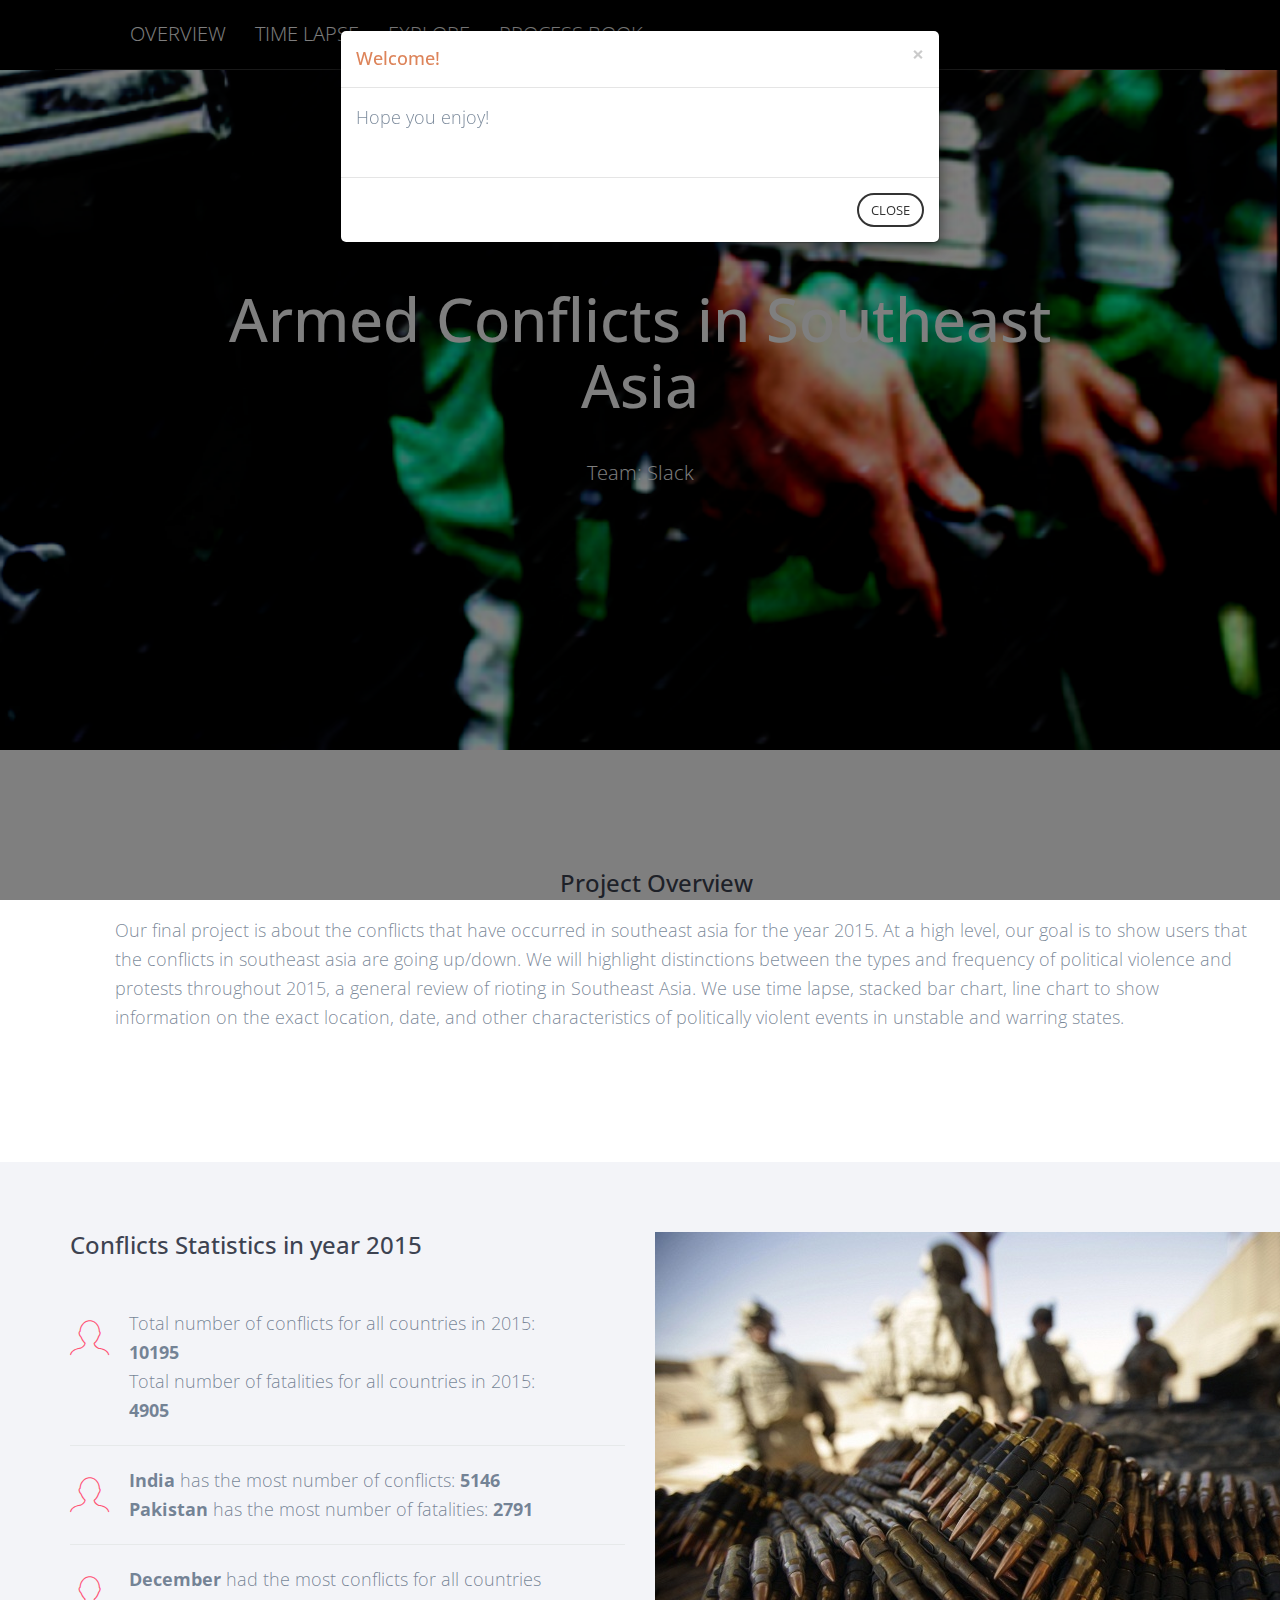
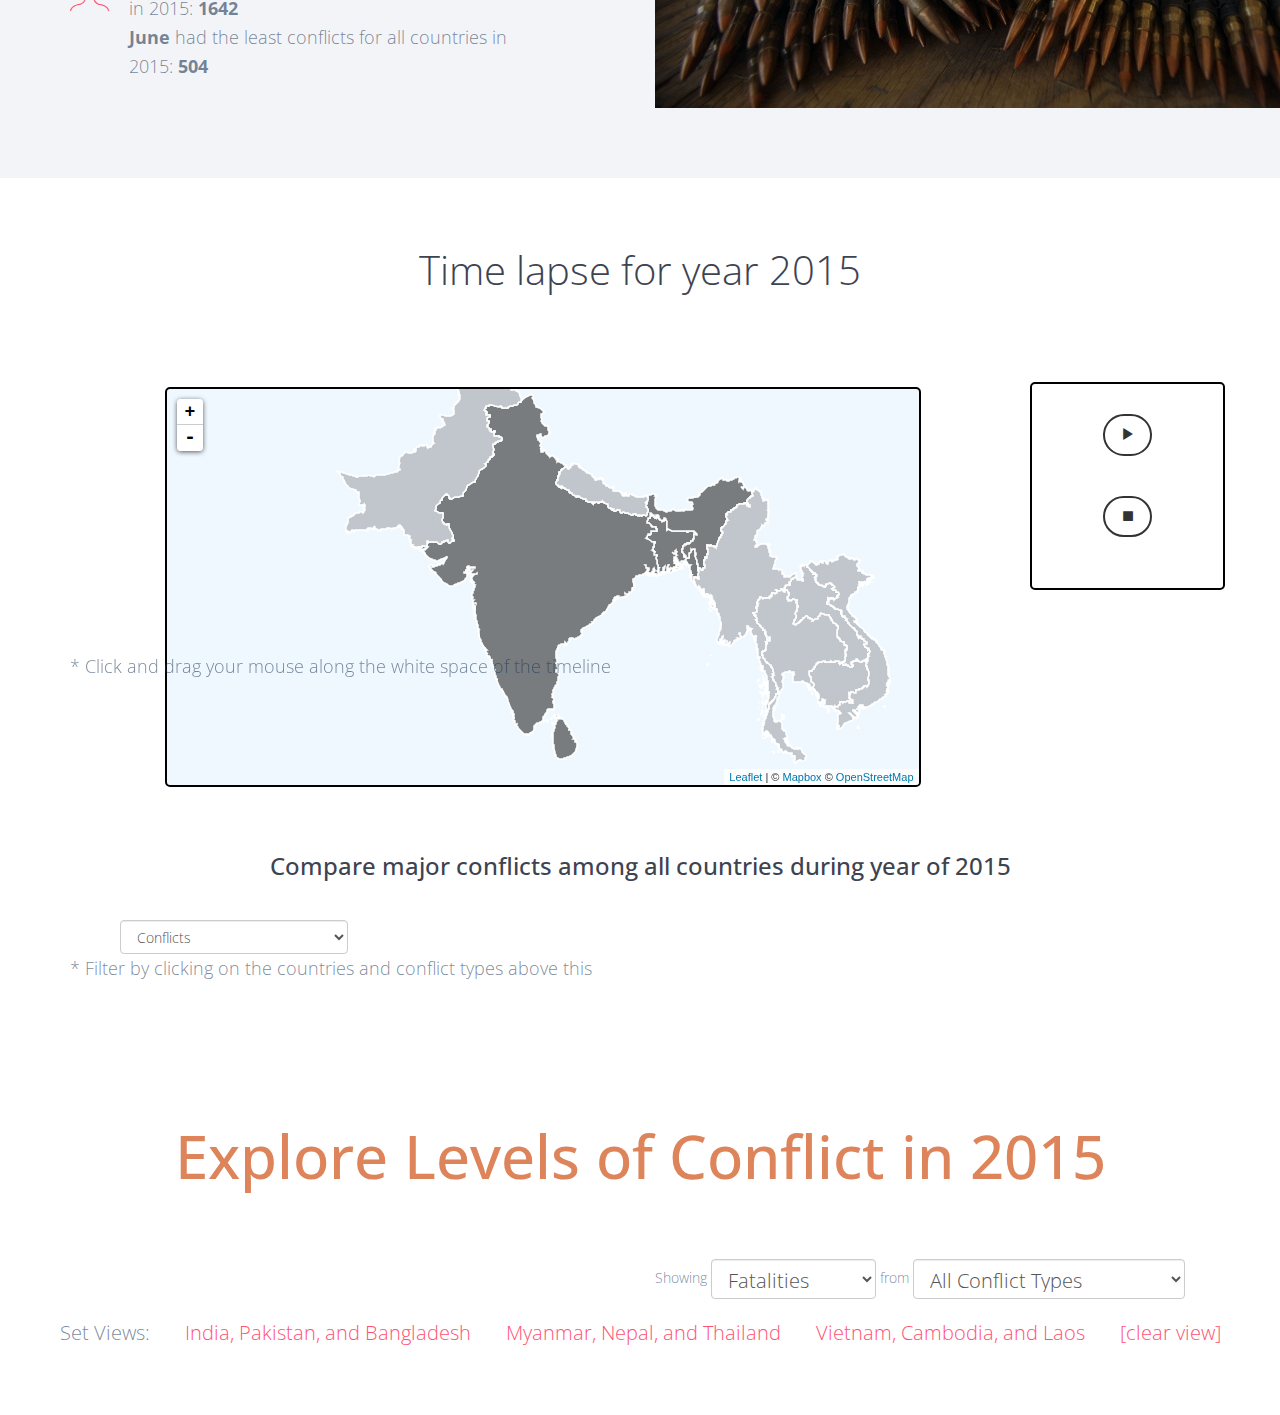
==== commit 4a1d423d: "Updated tommys vis, changed css;" ====
--- a/171finalproject/src/index.html
+++ b/171finalproject/src/index.html
@@ -32,10 +32,10 @@
                     <div class="header-nav">
                         <nav>
                             <ul class="primary-nav">
-                                <li><a class="nav-text" id="overviewNav">Overview</a></li>
-                                <li><a  class="nav-text" id="timelapseNav">Time Lapse</a></li>
-                                <li><a  class="nav-text" id="exploreNav">Explore</a></li>
-                                <li><a  class="nav-text">Process Book</a></li>
+                                <li><a class="nav-text" style="color:white" id="overviewNav">Overview</a></li>
+                                <li><a  class="nav-text" style="color:white" id="timelapseNav">Time Lapse</a></li>
+                                <li><a  class="nav-text" style="color:white" id="exploreNav">Explore</a></li>
+                                <li><a  class="nav-text" style="color:white" >Process Book</a></li>
                             </ul>
 
                         </nav>
@@ -86,8 +86,8 @@
                                     <span data-icon="&#xe040;" class="icon"></span>
                                 </div>
                                 <div class="feature-content">
-                                    <p>Total number of conflicts for all countries in 2015: xxxx.</p>
-                                    <p>Total number of fatalities for all countries in 2015: xxxx.</p>
+                                    <p>Total number of conflicts for all countries in 2015: <strong>10195</strong></p>
+                                    <p>Total number of fatalities for all countries in 2015: <strong>4905</strong></p>
                                 </div>
                             </li>
                             <li class="feature-item">
@@ -95,8 +95,8 @@
                                     <span data-icon="&#xe040;" class="icon"></span>
                                 </div>
                                 <div class="feature-content">
-                                    <p>India has the most number of conflicts: 1000 </p>
-                                    <p>Pakistan has the most number of fatalities: 2000 </p>
+                                    <p><strong>India</strong> has the most number of conflicts: <strong>5146</strong> </p>
+                                    <p><strong>Pakistan</strong> has the most number of fatalities: <strong>2791</strong> </p>
                                 </div>
                             </li>
                             <li class="feature-item">
@@ -104,8 +104,8 @@
                                     <span data-icon="&#xe040;" class="icon"></span>
                                 </div>
                                 <div class="feature-content">
-                                    <p>Month had the most conflicts for all countries in 2015: xxx</p>
-                                    <p>Month had the least conflicts for all countries in 2015: xxx</p>
+                                    <p><strong>December</strong> had the most conflicts for all countries in 2015: <strong>1642</strong></p>
+                                    <p><strong>June</strong> had the least conflicts for all countries in 2015: <strong>504</strong></p>
                                 </div>
                             </li>
                         </ul>
@@ -124,7 +124,9 @@
 
     <section class="features-extra section-padding" id="timelapse">
         <div class="container">
-
+            <div class="lapse-content text-center">
+                <h2>Time lapse for year 2015</h2>
+            </div>
             <div class="row" >
                 <div class="col-lg-10">
                     <div id="note"></div>
@@ -187,12 +189,13 @@
     </section>
 
     <section id="explore">
+
         <div class="container">
 
 
             <div class="row">
                 <div class="col-xs-12">
-                    <h1 class="text-center">Explore Levels of Conflict Throughout the Year</h1><br>
+                    <h1 class="text-center">Explore Levels of Conflict in 2015</h1><br>
                 </div>
             </div>
 
@@ -218,7 +221,7 @@
                             </select>
                             <span>from</span>
                             <select class="form-control select-box" style="font-size:20px; height:40px" id="select-box-2" >
-                                <option value="all" >All Conflicts</option>
+                                <option value="all" >All Conflict Types</option>
                                 <option value="civilViolence" >Violence against Civilians</option>
                                 <option value="riots" >Riots and Protests</option>
                                 <option value="battles" >Battles</option>
@@ -235,15 +238,14 @@
             <div class="row" style="text-align: center; font-size:20px">
                 Set Views:
                 <span style="padding-right:30px"></span>
-                <a id="view-1">India and Pakistan</a>
+                <a id="view-1">India, Pakistan, and Bangladesh</a>
                 <span style="padding-right:30px"></span>
-                <a id="view-2">Indochina</a>
+                <a id="view-2">Myanmar, Nepal, and Thailand</a>
                 <span style="padding-right:30px"></span>
-                <a id="view-3">Elections in Nepal</a>
+                <a id="view-3">Vietnam, Cambodia, and Laos</a>
                 <span style="padding-right:30px"></span>
-                <a id="view-4">ISIS Attacks</a>
-                <span style="padding-right:30px"></span>
-                <a id="view-5">Other View</a>
+                <a id="view-4">[clear view]</a>
+
 
 
             </div>
--- a/171finalproject/src/css/custom.css
+++ b/171finalproject/src/css/custom.css
@@ -161,7 +161,7 @@
   background-color: #fff;
 }
 .navigation {
-    background-color: bisque;
+    background-color: black;
 }
 .nav-text {
     font-size: 20px;
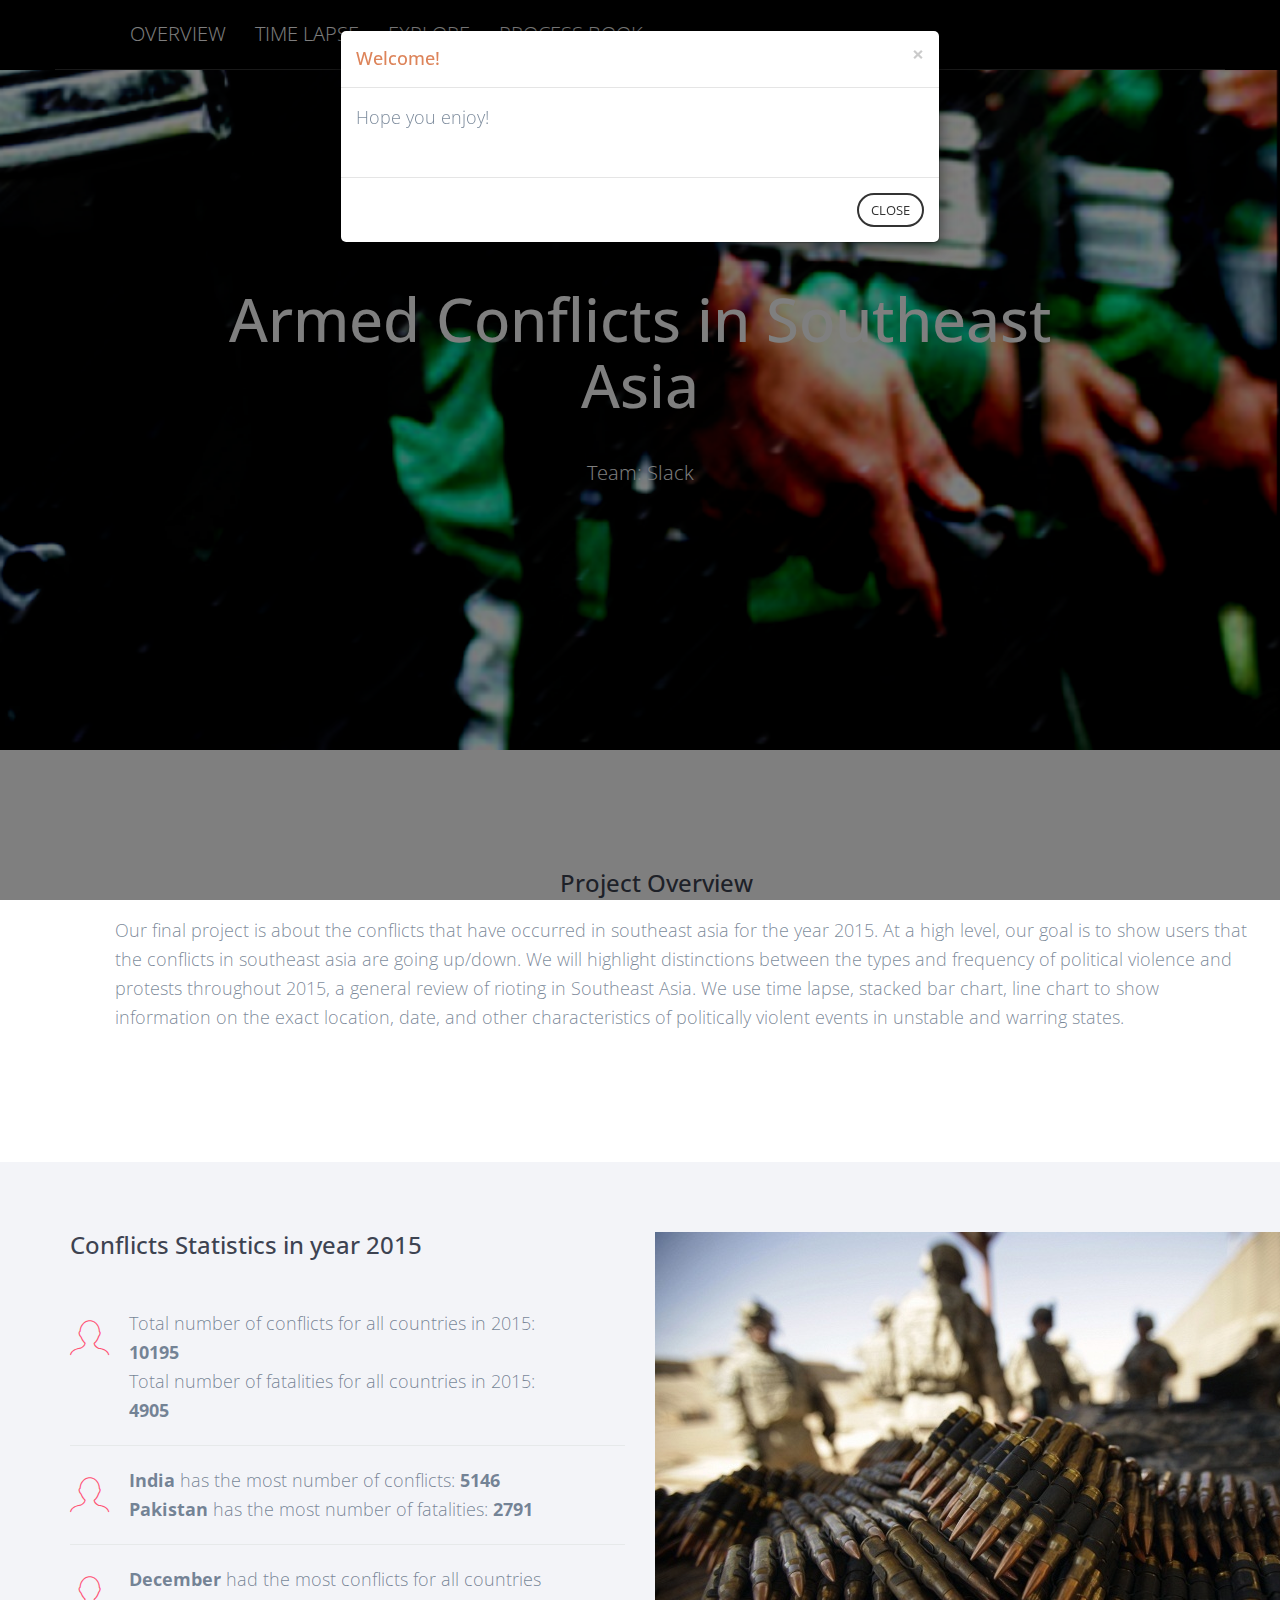
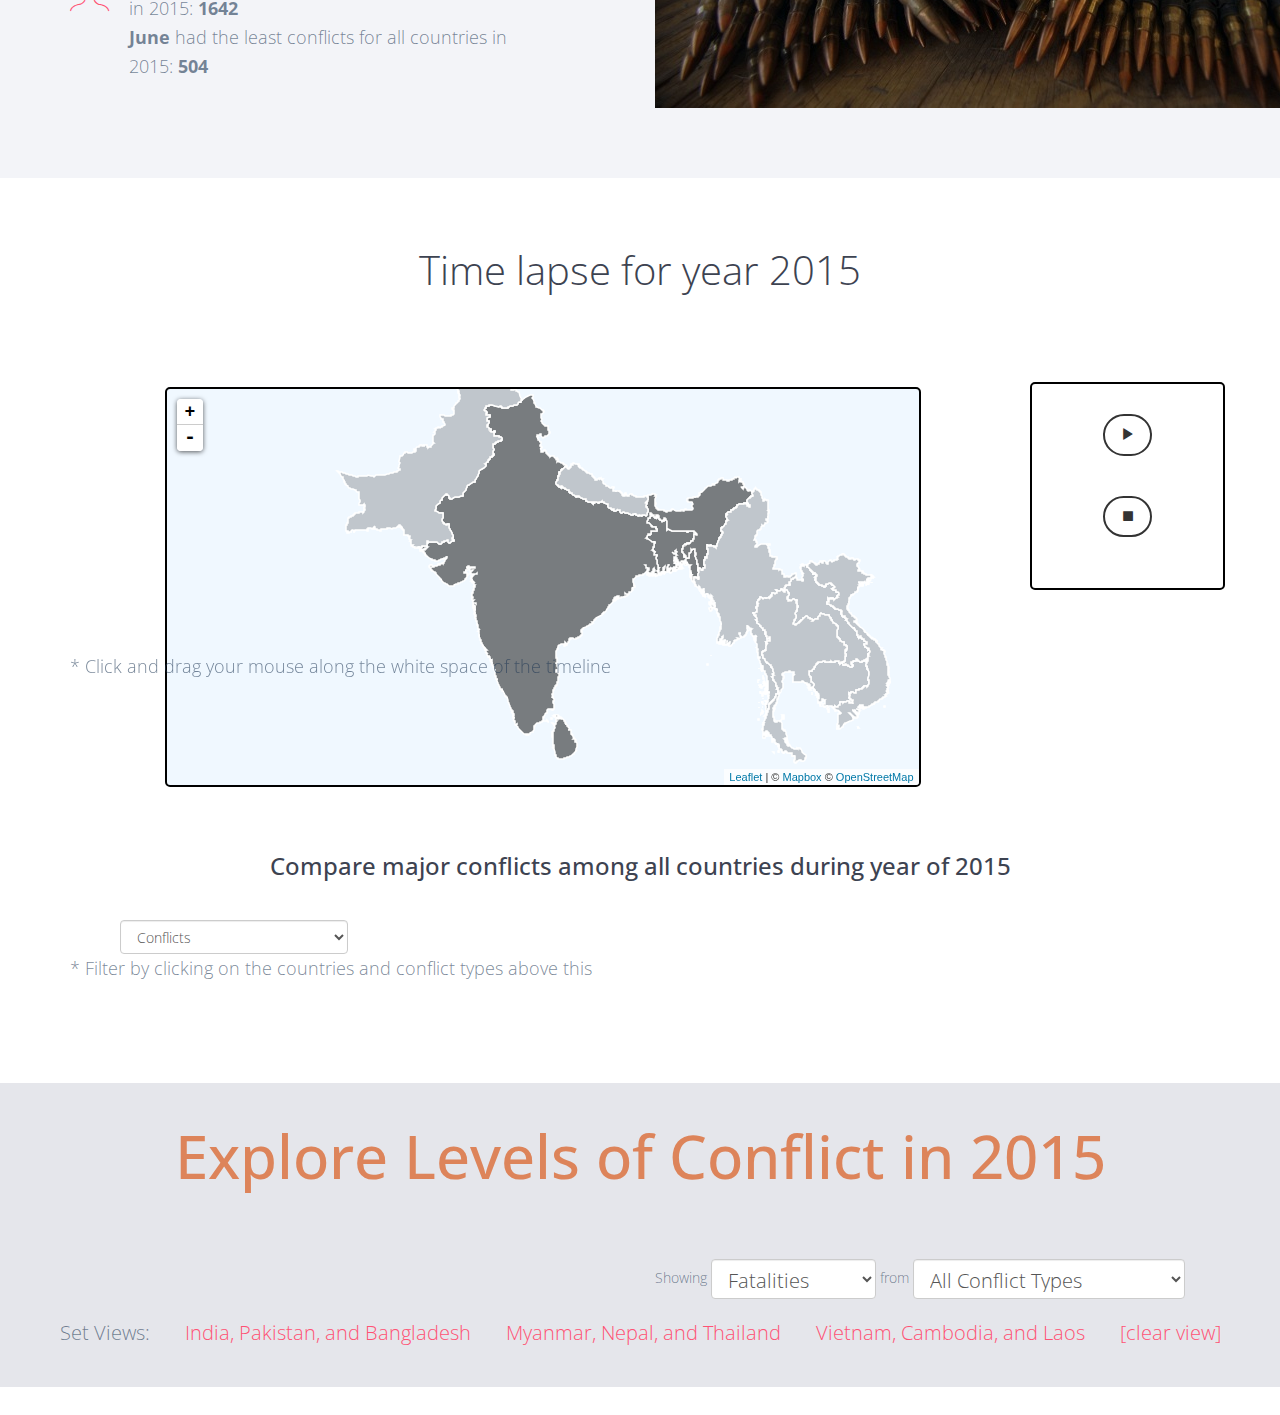
==== commit 16888960: "added color for explore section" ====
--- a/171finalproject/src/index.html
+++ b/171finalproject/src/index.html
@@ -189,10 +189,7 @@
     </section>
 
     <section id="explore">
-
-        <div class="container">
-
-
+        <div class="container">
             <div class="row">
                 <div class="col-xs-12">
                     <h1 class="text-center">Explore Levels of Conflict in 2015</h1><br>
--- a/171finalproject/src/css/main.css
+++ b/171finalproject/src/css/main.css
@@ -294,7 +294,9 @@
     stroke: #000;
     shape-rendering: crispEdges;
 }
-
+#explore{
+    background-color: #E5E6EB;
+}
 .tooltip-title {
     display: block;
     margin-bottom: 5px;
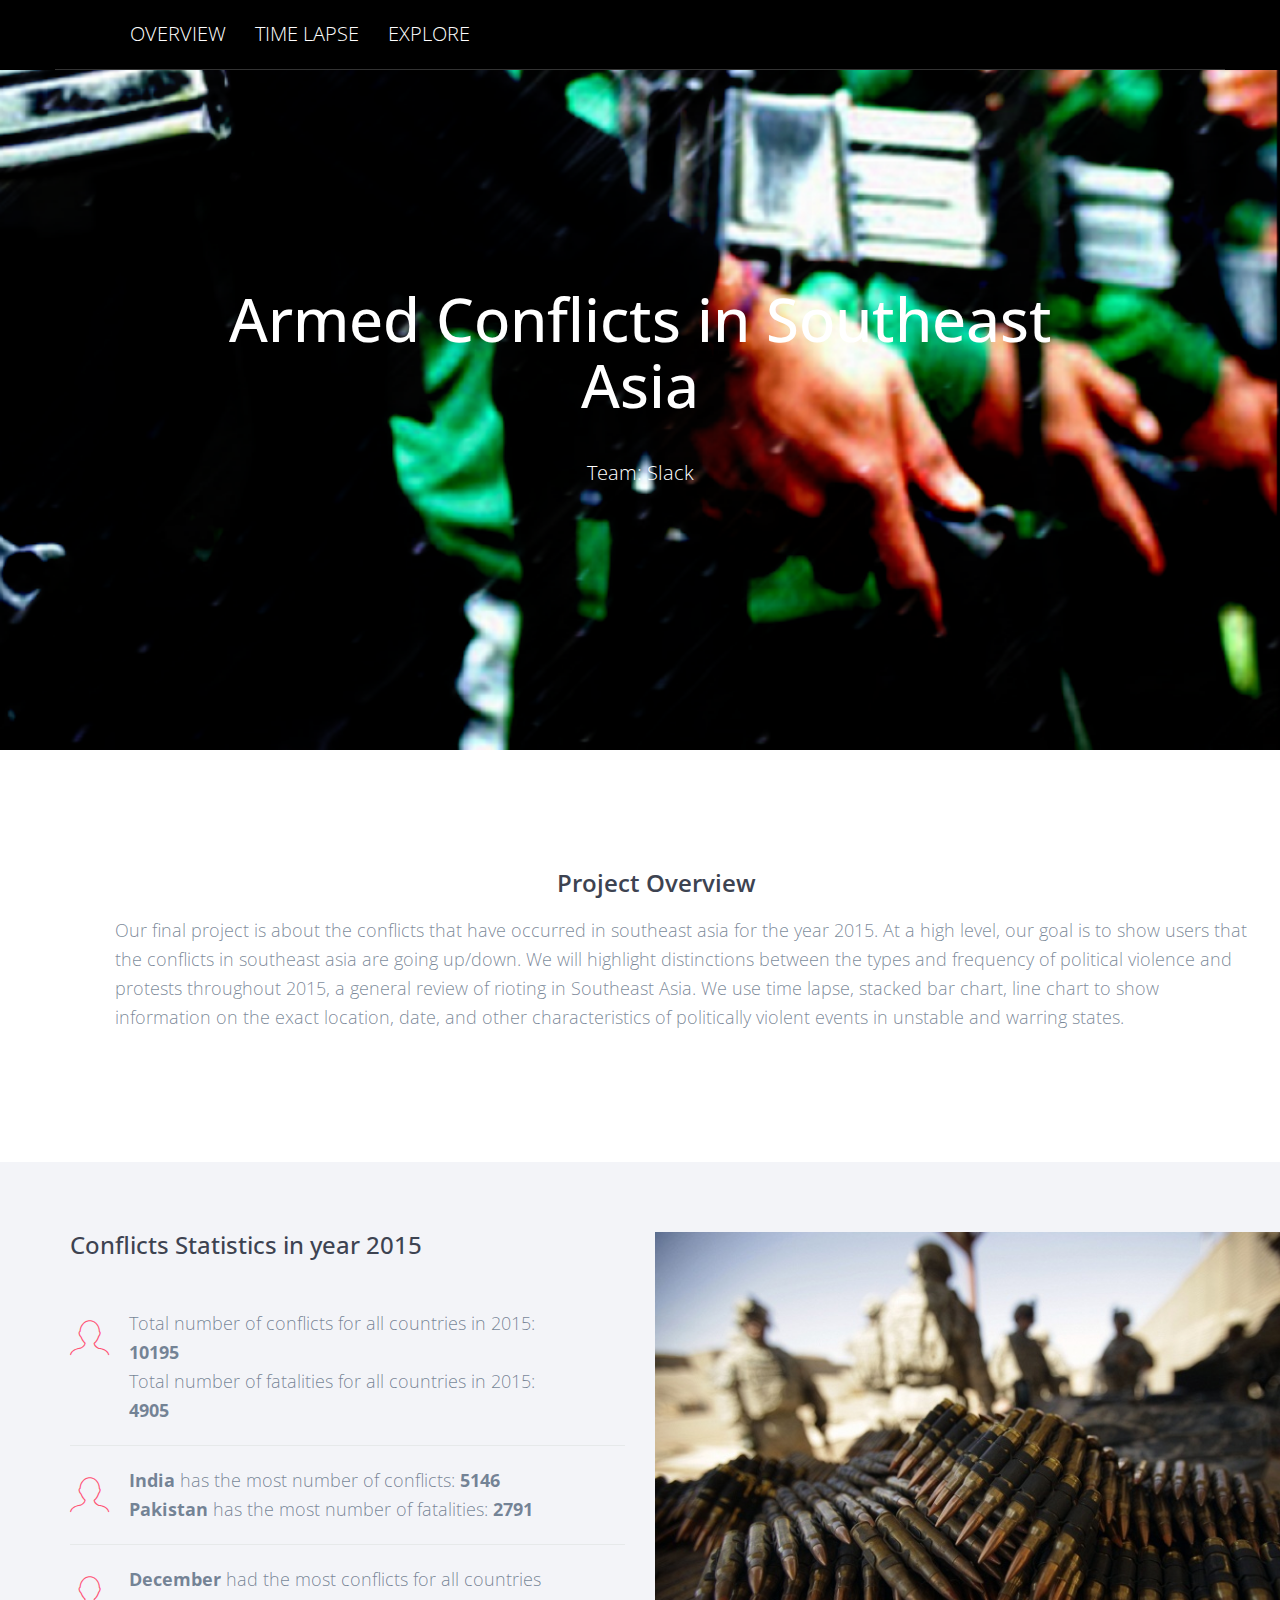
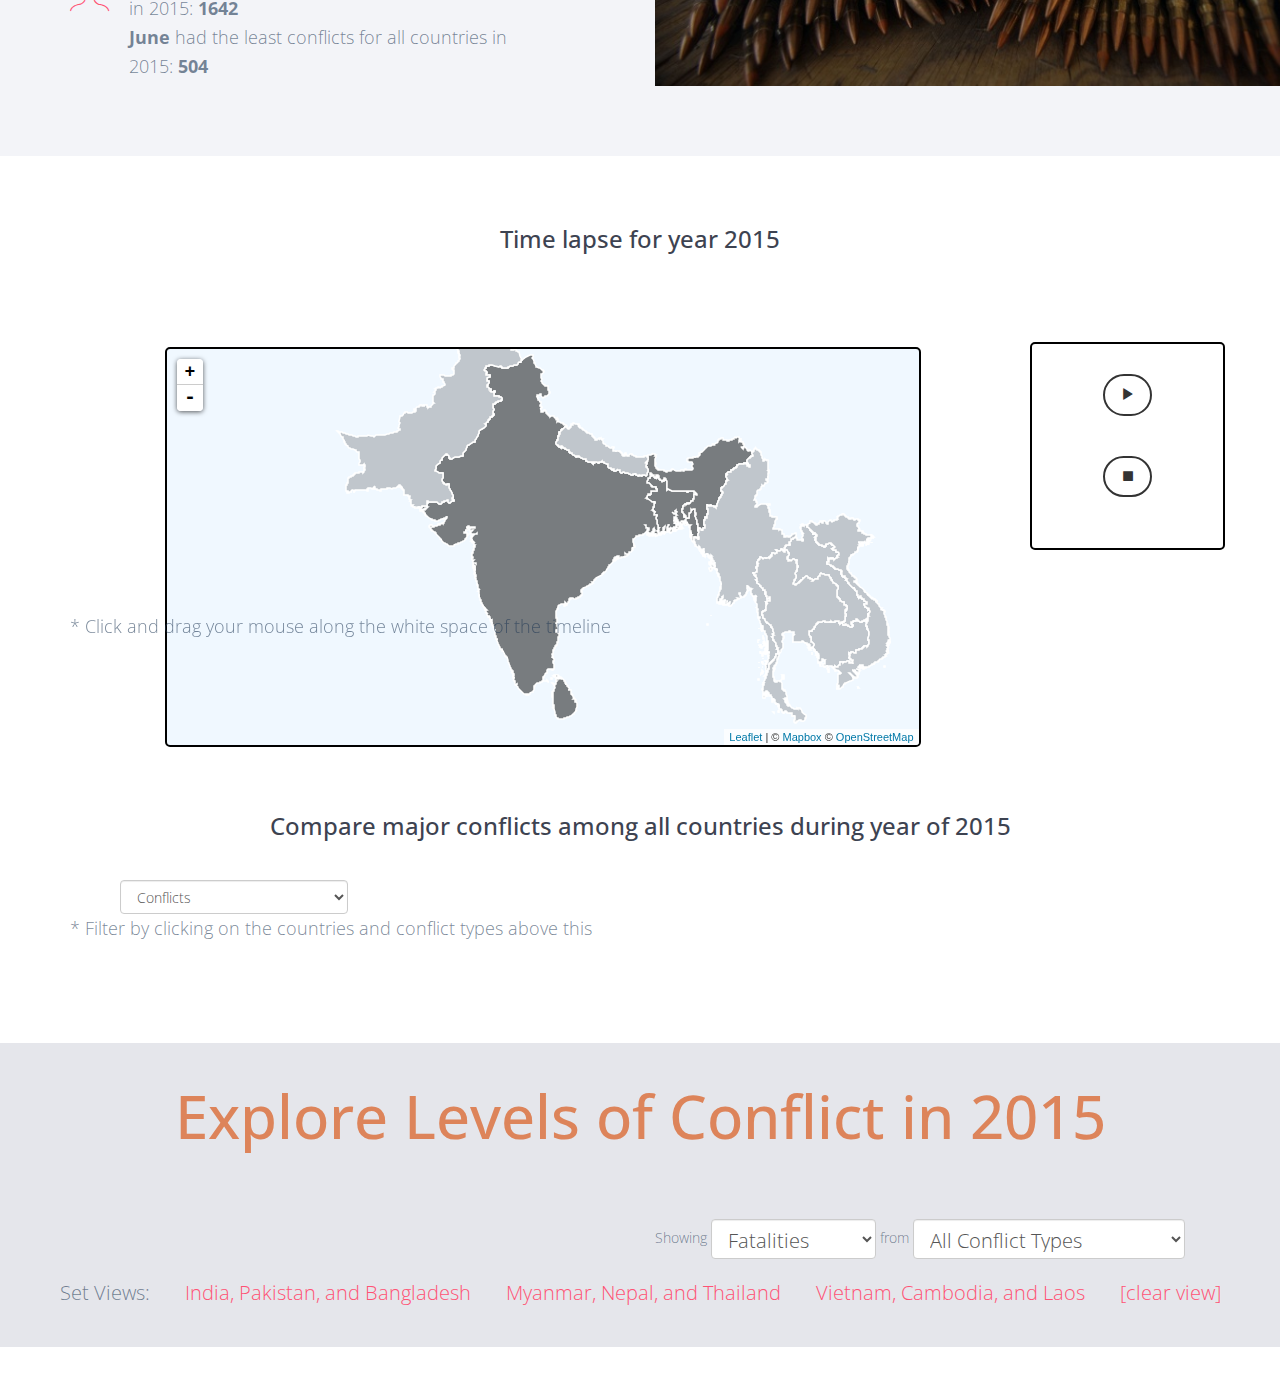
==== commit 3e6bbeea: "Got rid of process book; fixed right space;" ====
--- a/171finalproject/src/index.html
+++ b/171finalproject/src/index.html
@@ -35,7 +35,7 @@
                                 <li><a class="nav-text" style="color:white" id="overviewNav">Overview</a></li>
                                 <li><a  class="nav-text" style="color:white" id="timelapseNav">Time Lapse</a></li>
                                 <li><a  class="nav-text" style="color:white" id="exploreNav">Explore</a></li>
-                                <li><a  class="nav-text" style="color:white" >Process Book</a></li>
+                                <!--<li><a href="processbook.html" class="nav-text" style="color:white" >Process Book</a></li>-->
                             </ul>
 
                         </nav>
@@ -63,7 +63,7 @@
         <div class="container">
 
             <div class="intro-content text-center">
-                <h3>Project Overview</h3>
+                <h3 style="font-weight: 600;">Project Overview</h3>
             </div>
             <p>Our final project is about the conflicts that have occurred in southeast asia for the year 2015. At a high level,
                 our goal is to show users that the conflicts in southeast asia are going up/down. We will highlight distinctions between
@@ -112,7 +112,7 @@
                     </div>
                 </div>
                 <div class="col-md-6">
-                    <div class="img"><img src="images/stats_pic.jpg"></div>
+                    <div class="img"><img src="images/stats_pic.jpg" style="width: 705px;"></div>
                 </div>
 
             </div>
@@ -125,7 +125,7 @@
     <section class="features-extra section-padding" id="timelapse">
         <div class="container">
             <div class="lapse-content text-center">
-                <h2>Time lapse for year 2015</h2>
+                <h3>Time lapse for year 2015</h3>
             </div>
             <div class="row" >
                 <div class="col-lg-10">
@@ -278,7 +278,9 @@
                     <h4 class="modal-title">Welcome!</h4>
                 </div>
                 <div class="modal-body">
-                    <p>Hope you enjoy!</p>
+                    <p>This is our final project for CS171. Our team members include Tommy Flint, Xinyan Han, and Kevin Qi.
+                         We took data related to conflicts from Southeast Asia in the year 2015 and created vibrant visualizations for
+                        you to explore. Hope you enjoy!</p>
                 </div>
                 <div class="modal-footer">
                     <button type="button" id="myModalCloseButton" class="btn btn-default" data-dismiss="modal">Close</button>
--- a/171finalproject/src/css/styles.css
+++ b/171finalproject/src/css/styles.css
@@ -16,7 +16,9 @@
 h2 {
   font-size: 40px;
   font-weight: 300;
-  color: #3D4351; }
+  /*color: #3D4351; */
+    color: #393b79;
+}
 
 h3 {
   font-size: 24px;
@@ -524,7 +526,7 @@
     padding-bottom: 0px;
     border-bottom: none; }
   .features .wrap {
-    width: 706px;
+    width: 580px;
     height: 1002px;
     background: url("../images/stats_pic.jpg") no-repeat center center;
     z-index: 1; }
--- a/171finalproject/src/css/main.css
+++ b/171finalproject/src/css/main.css
@@ -297,6 +297,12 @@
 #explore{
     background-color: #E5E6EB;
 }
+h2 {
+    font-size: 40px;
+    font-weight: 300;
+    /*color: #3D4351; */
+    color: #393b79;
+}
 .tooltip-title {
     display: block;
     margin-bottom: 5px;
